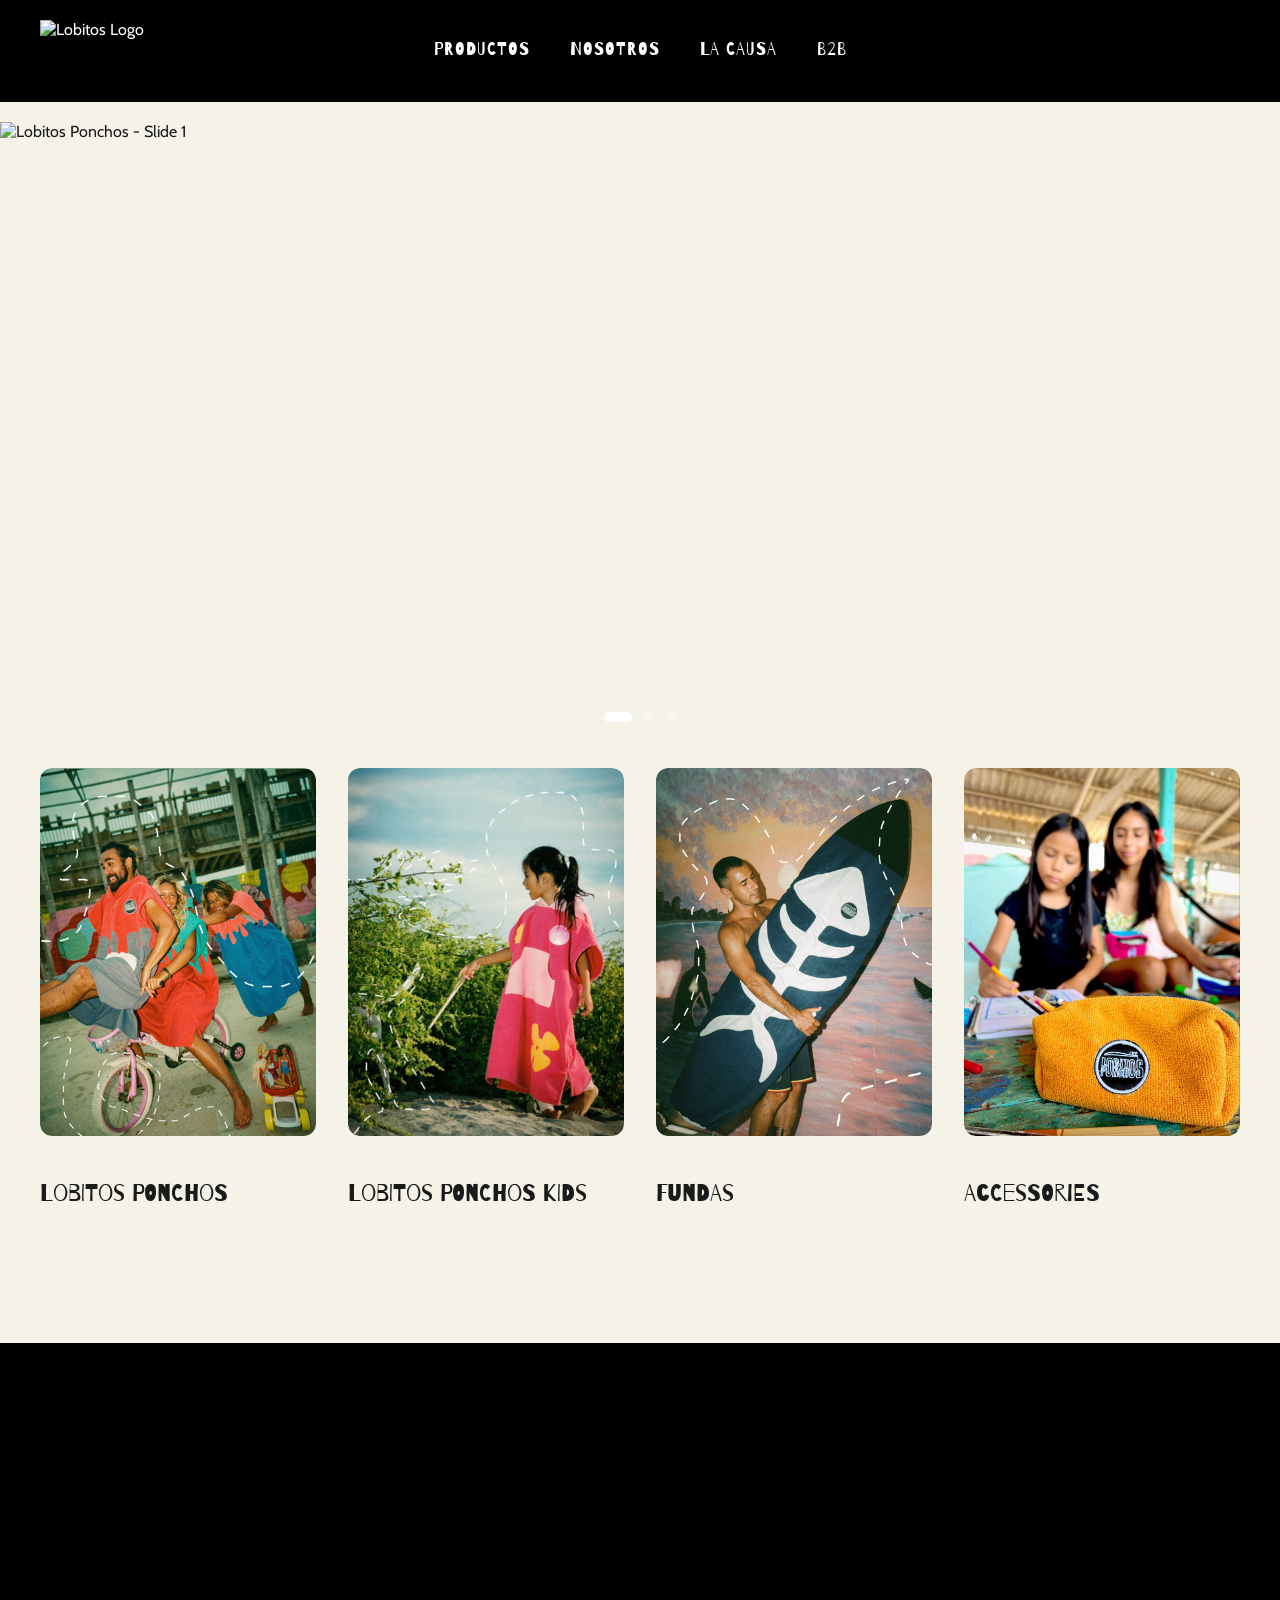
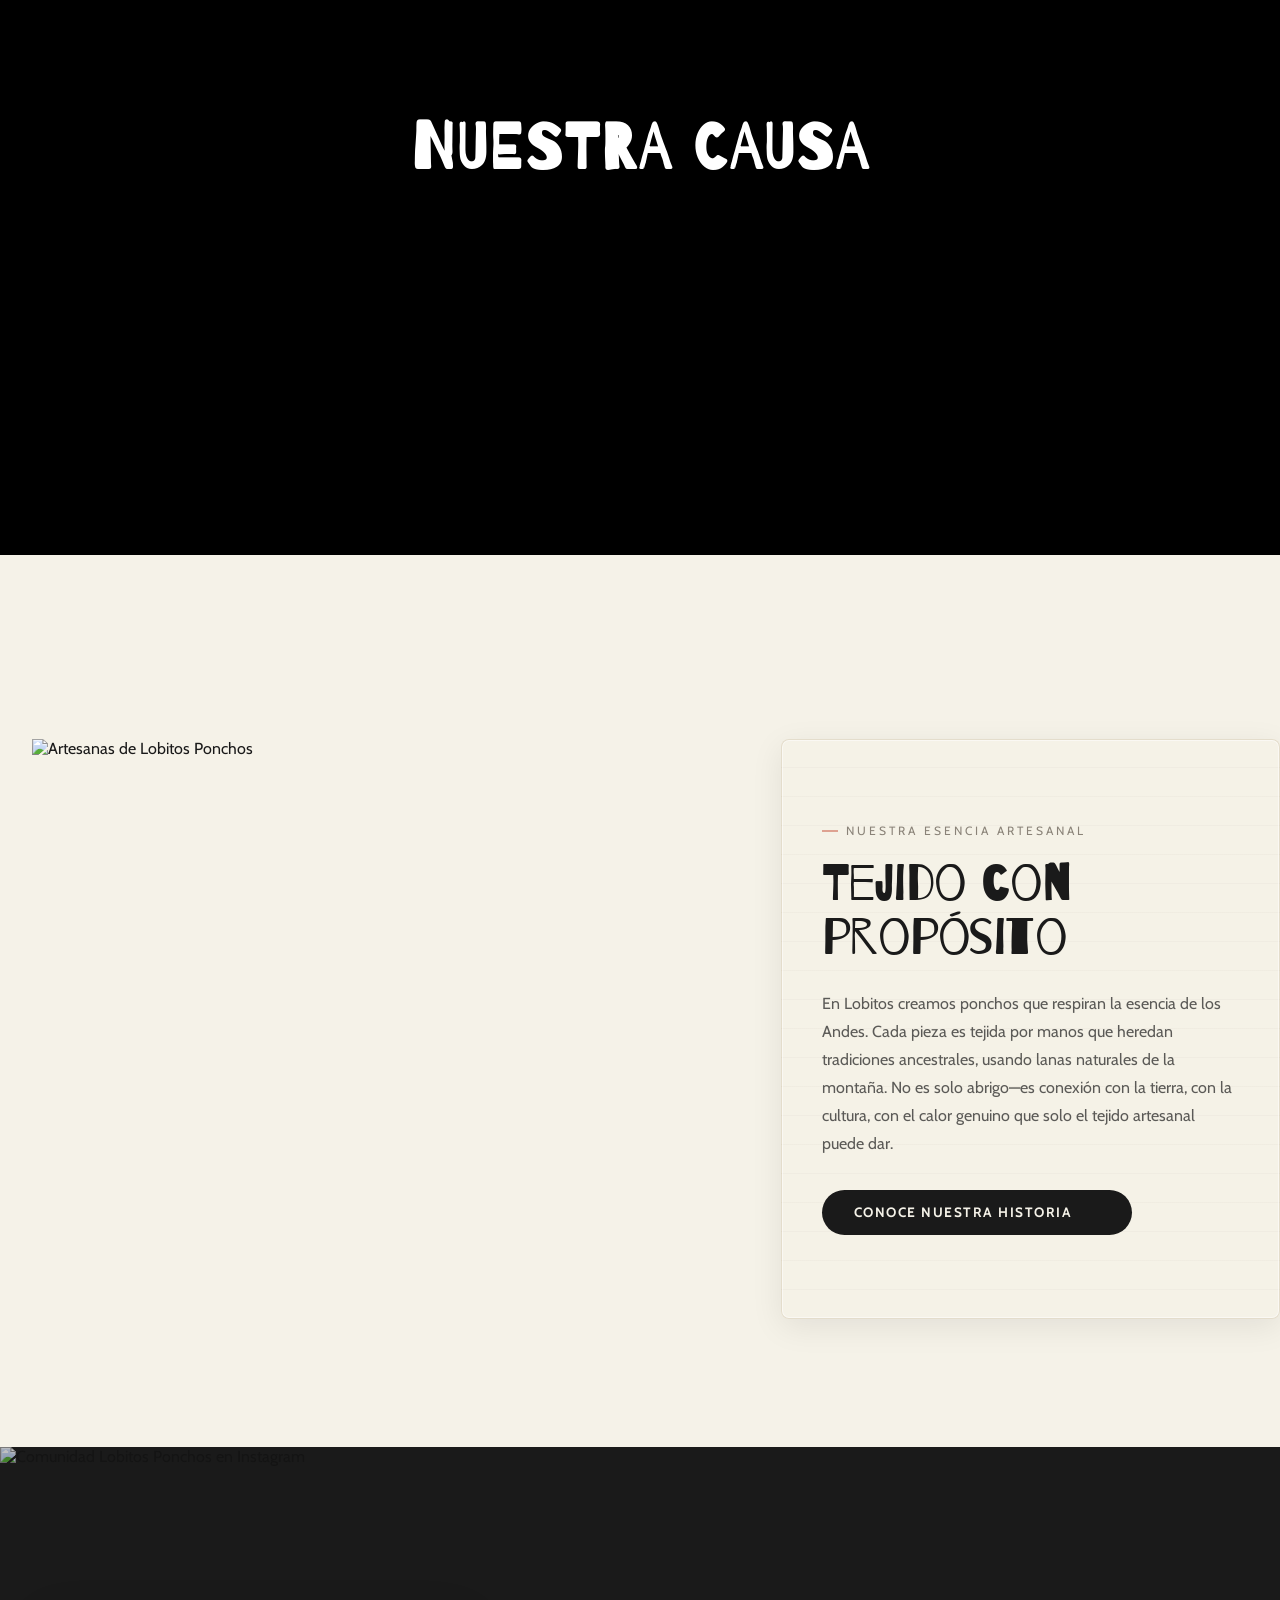
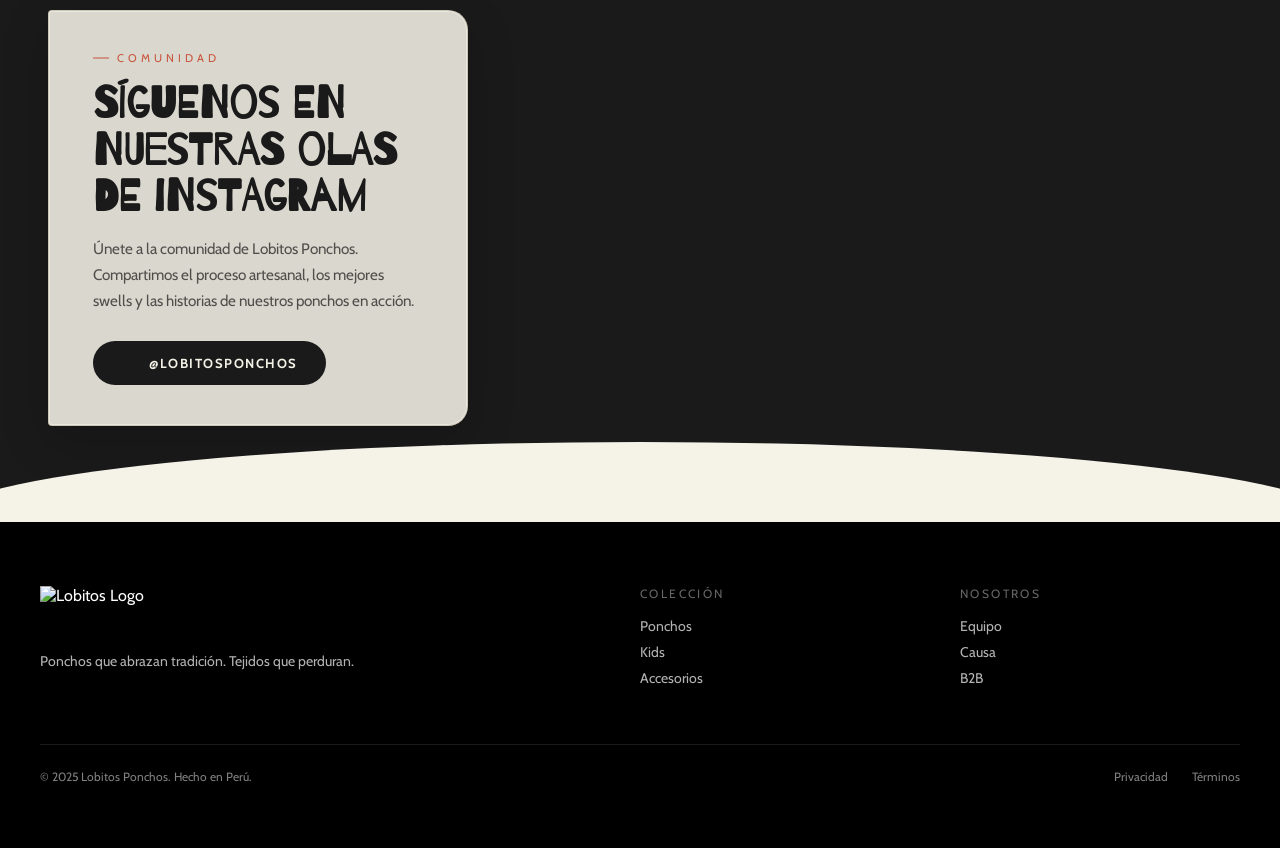
==== index.html @ 622e16dd "v1" ====
<!doctype html>
<html lang="es">

<head>
  <meta charset="UTF-8">
  <meta name="viewport" content="width=device-width, initial-scale=1.0">
  <title>Lobitos Ponchos — Inicio</title>
  <meta name="description"
    content="Ponchos artesanales tejidos a mano en Perú. Tradición andina, diseño contemporáneo.">

  <script src="https://cdn.tailwindcss.com/3.4.17"></script>
  <script src="https://cdn.jsdelivr.net/npm/lucide@0.263.0/dist/umd/lucide.min.js"></script>

  <link rel="preconnect" href="https://fonts.googleapis.com">
  <link rel="preconnect" href="https://fonts.gstatic.com" crossorigin>
  <link
    href="https://fonts.googleapis.com/css2?family=Fraunces:opsz,wght@9..144,300;9..144,400;9..144,500;9..144,600;9..144,700&family=Manrope:wght@300;400;500;600;700&display=swap"
    rel="stylesheet">
  <link href="https://fonts.googleapis.com/css2?family=Barrio&display=swap" rel="stylesheet">
  <link rel="stylesheet" href="css/styles.css">
</head>

<body>

  <!-- ========== HEADER ========== -->
  <header id="siteHeader" class="site-header">
    <nav class="site-header__nav">

      <!-- Logo -->
      <div class="site-header__logo-wrap">
        <a href="index.html">
          <img src="https://i.postimg.cc/zB0HwtrS/logo.png" alt="Lobitos Logo" class="site-header__logo">
        </a>
      </div>

      <!-- Desktop Menu -->
      <ul class="site-header__menu">

        <!-- PRODUCTOS (dropdown) -->
        <li class="nav-item has-dropdown">
          <a href="collection-lobitos-ponchos.html" class="site-header__link">PRODUCTOS</a>
          <ul class="dropdown-menu">
            <li>
              <span class="dropdown-menu__group-label">Surf Ponchos</span>
              <ul class="dropdown-menu__sub">
                <li><a href="collection-lobitos-ponchos.html">Clásicos</a></li>
                <li><a href="#">Con diseño</a></li>
                <li><a href="#">Light</a></li>
                <li><a href="#">Personalizado</a></li>
              </ul>
            </li>
            <li class="dropdown-menu__divider"></li>
            <li><a href="#">Surf Ponchos Kids</a></li>
            <li><a href="#">Fundas de tabla</a></li>
            <li><a href="#">Accesorios</a></li>
          </ul>
        </li>

        <!-- NOSOTROS (dropdown) -->
        <li class="nav-item has-dropdown">
          <a href="teampage.html" class="site-header__link">NOSOTROS</a>
          <ul class="dropdown-menu">
            <li><a href="teampage.html">Equipo</a></li>
            <li><a href="#">Historia</a></li>
          </ul>
        </li>

        <!-- LA CAUSA (enlace directo) -->
        <li class="nav-item">
          <a href="causa.html" class="site-header__link">LA CAUSA</a>
        </li>

        <!-- B2B (enlace directo) -->
        <li class="nav-item">
          <a href="b2b.html" class="site-header__link">B2B</a>
        </li>

      </ul>

      <!-- Spacer -->
      <div class="site-header__spacer"></div>

    </nav>

    <!-- Mobile bar -->
    <div class="site-header__mobile-bar md:hidden">
      <img src="https://i.postimg.cc/zB0HwtrS/logo.png" alt="Lobitos Logo" class="site-header__mobile-logo">
      <button class="site-header__mobile-btn" onclick="toggleMenu()" aria-label="Abrir menú">
        <i data-lucide="menu"></i>
      </button>
    </div>

    <!-- Mobile menu -->
    <div id="mobileMenu" class="site-header__mobile-menu">
      <a href="collection-lobitos-ponchos.html">Productos</a>
      <a href="teampage.html">Nosotros</a>
      <a href="causa.html">La Causa</a>
      <a href="#">B2B</a>
    </div>
  </header>

  <main>

    <!-- ========== HERO SLIDER ========== -->
    <section class="hero">
      <div class="hero-carousel">
        <div class="hero-carousel__track">
          <!-- Slide 1 -->
          <div class="hero-carousel__slide">
            <img src="./images/index/carr1.jpeg" alt="Lobitos Ponchos - Slide 1">
          </div>
          <!-- Slide 2 -->
          <div class="hero-carousel__slide">
            <img src="./images/index/carr2.jpeg" alt="Lobitos Ponchos - Slide 2">
          </div>
          <!-- Slide 3 -->
          <div class="hero-carousel__slide">
            <img src="./images/index/carr3.jpeg" alt="Lobitos Ponchos - Slide 3">
          </div>
        </div>
        
        <!-- Controles Inferiores (Dots) -->
        <div class="hero-carousel__indicators">
          <button class="hero-carousel__dot active" aria-label="Ir a la primera imagen"></button>
          <button class="hero-carousel__dot" aria-label="Ir a la segunda imagen"></button>
          <button class="hero-carousel__dot" aria-label="Ir a la tercera imagen"></button>
        </div>
      </div>
    </section>

    <!-- ========== CATEGORIES ========== -->
    <section class="categories">
      <div class="categories__grid">

        <a href="collection-lobitos-ponchos.html" class="categories__card fade-up fade-up--delay-1">
          <div class="categories__card-img categories__card-img--1">
            <img src="./images/index/ponchos.png" alt="Lobitos Ponchos"
              style="width: 100%; height: 100%; object-fit: cover; display: block; border-radius: inherit;">
          </div>
          <div class="categories__card-footer">
            <h3 class="categories__card-title" id="cat-1-title">Lobitos Ponchos</h3>
            <span class="categories__card-arrow"><i data-lucide="arrow-up-right"
                style="width:18px;height:18px;"></i></span>
          </div>
        </a>

        <a href="#" class="categories__card fade-up fade-up--delay-2">
          <div class="categories__card-img categories__card-img--2">
            <img src="./images/index/ponchokids.png" alt="Lobitos Ponchos Kids"
              style="width: 100%; height: 100%; object-fit: cover; display: block; border-radius: inherit;">
          </div>
          <div class="categories__card-footer">
            <h3 class="categories__card-title" id="cat-2-title">Lobitos Ponchos Kids</h3>
            <span class="categories__card-arrow"><i data-lucide="arrow-up-right"
                style="width:18px;height:18px;"></i></span>
          </div>
        </a>

        <a href="#" class="categories__card fade-up fade-up--delay-2">
          <div class="categories__card-img categories__card-img--3">
            <img src="./images/index/fundas.png" alt="Fundas"
              style="width: 100%; height: 100%; object-fit: cover; display: block; border-radius: inherit;">
          </div>
          <div class="categories__card-footer">
            <h3 class="categories__card-title" id="cat-3-title">Fundas</h3>
            <span class="categories__card-arrow"><i data-lucide="arrow-up-right"
                style="width:18px;height:18px;"></i></span>
          </div>
        </a>

        <a href="#" class="categories__card fade-up fade-up--delay-3">
          <div class="categories__card-img categories__card-img--4">
            <img src="./images/index/Accessories.jpg" alt="Accessories"
              style="width: 100%; height: 100%; object-fit: cover; display: block; border-radius: inherit;">
          </div>
          <div class="categories__card-footer">
            <h3 class="categories__card-title" id="cat-4-title">Accessories</h3>
            <span class="categories__card-arrow"><i data-lucide="arrow-up-right"
                style="width:18px;height:18px;"></i></span>
          </div>
        </a>

      </div>
    </section>

    <!-- ========== BANNER ========== -->
    <section class="banner">
      <a href="causa.html" class="banner__wrap">
        <div class="banner__slot">
          <h2 class="banner__title">NUESTRA CAUSA</h2>
        </div>
      </a>
    </section>

    <!-- ========== ABOUT ========== -->
    <section class="about">
      <div class="about__grid">

        <!-- Columna Visual (grande, a la izquierda) -->
        <div class="about__img-col fade-up">
          <!-- Wrapper con clip-path orgánico — ajusta los puntos del polygon para cambiar la ola -->
          <div class="about__img-mask">
            <img src="https://i.postimg.cc/prGw8QvG/B2B-main-JPG.jpg" alt="Artesanas de Lobitos Ponchos" id="about-img">
          </div>
        </div>

        <!-- Columna Texto (estrecha, flotante sobre la imagen) -->
        <div class="about__text-col fade-up fade-up--delay-1">
          <div class="about__eyebrow" id="about-eyebrow">NUESTRA ESENCIA artesanal</div>
          <h2 class="about__title" id="about-title">Tejido con propósito</h2>
          <p class="about__text" id="about-text">En Lobitos creamos ponchos que respiran la esencia de los Andes. Cada
            pieza es tejida por manos que heredan tradiciones ancestrales, usando lanas naturales de la montaña. No es
            solo abrigo—es conexión con la tierra, con la cultura, con el calor genuino que solo el tejido artesanal
            puede dar.</p>
          <a href="teampage.html" class="about__btn" id="about-btn">
            <span>CONOCE NUESTRA HISTORIA</span>
            <i data-lucide="arrow-right" style="width:16px;height:16px;"></i>
          </a>
        </div>

      </div>
    </section>

    <!-- ========== GIF / INSTAGRAM — Portal de Comunidad ========== -->
    <section class="gif-section" id="gif-section">

      <!-- GIF dominante: enlace que cubre todo el contenedor -->
      <a href="https://www.instagram.com/lobitos_ponchos/" target="_blank" rel="noopener noreferrer"
        class="gif-section__backdrop" aria-label="Visita nuestra comunidad en Instagram">
        <img src="./images/index/videoig.gif" alt="Comunidad Lobitos Ponchos en Instagram" class="gif-section__gif">
      </a>

      <!-- Panel de texto superpuesto -->
      <div class="gif-section__overlay fade-up">
        <p class="gif-section__eyebrow">Comunidad</p>
        <h2 class="gif-section__title">SÍGUENOS EN<br>NUESTRAS OLAS<br>DE INSTAGRAM</h2>
        <p class="gif-section__text">Únete a la comunidad de Lobitos Ponchos. Compartimos el proceso artesanal, los
          mejores swells y las historias de nuestros ponchos en acción.</p>
        <a href="https://www.instagram.com/lobitos_ponchos/" target="_blank" rel="noopener noreferrer"
          class="gif-section__btn">
          <i data-lucide="instagram" style="width:18px;height:18px;"></i>
          <span>@LOBITOSPONCHOS</span>
        </a>
      </div>

    </section>

  </main>

  <!-- ========== FOOTER ========== -->
  <footer class="site-footer">
    <div class="site-footer__inner">
      <div class="site-footer__grid">

        <!-- Brand -->
        <div class="site-footer__brand">
          <img src="https://i.postimg.cc/zB0HwtrS/logo.png" alt="Lobitos Logo" class="site-footer__brand-logo">
          <p class="site-footer__brand-text">Ponchos que abrazan tradición. Tejidos que perduran.</p>
          <div class="site-footer__social">
            <a href="#" aria-label="Instagram"><i data-lucide="instagram"></i></a>
            <a href="#" aria-label="Email"><i data-lucide="mail"></i></a>
          </div>
        </div>

        <!-- Colección -->
        <div>
          <div class="site-footer__col-title">Colección</div>
          <ul class="site-footer__col-list">
            <li><a href="collection-lobitos-ponchos.html">Ponchos</a></li>
            <li><a href="#">Kids</a></li>
            <li><a href="#">Accesorios</a></li>
          </ul>
        </div>

        <!-- Nosotros -->
        <div>
          <div class="site-footer__col-title">Nosotros</div>
          <ul class="site-footer__col-list">
            <li><a href="teampage.html">Equipo</a></li>
            <li><a href="causa.html">Causa</a></li>
            <li><a href="#">B2B</a></li>
          </ul>
        </div>

      </div>

      <!-- Bottom -->
      <div class="site-footer__bottom">
        <div>© 2025 Lobitos Ponchos. Hecho en Perú.</div>
        <div class="site-footer__bottom-links">
          <a href="#">Privacidad</a>
          <a href="#">Términos</a>
        </div>
      </div>
    </div>
  </footer>

  <!-- Scripts -->
  <script>
    function toggleMenu() {
      document.getElementById('mobileMenu').classList.toggle('site-header__mobile-menu--open');
    }

    lucide.createIcons();
  </script>

  <script>
    const header = document.getElementById('siteHeader');
    const hero = document.querySelector('.hero__slot');
    let lastScroll = 0;

    window.addEventListener('scroll', () => {
      const currentScroll = window.scrollY;
      const heroBottom = hero ? hero.offsetHeight : 0;

      if (currentScroll <= heroBottom) {
        header.style.transform = 'translateY(0)';
        lastScroll = currentScroll;
        return;
      }

      header.style.transform = currentScroll > lastScroll
        ? 'translateY(-100%)'
        : 'translateY(0)';

      lastScroll = currentScroll;
    });
  </script>

  <script>
    // ========== HERO CAROUSEL LOGIC ==========
    (function() {
      const track = document.querySelector('.hero-carousel__track');
      const dots = document.querySelectorAll('.hero-carousel__dot');
      
      if (!track || dots.length === 0) return; 
      
      const slideCount = dots.length;
      let currentIndex = 0;
      let autoplayTimer;

      const goToSlide = (index) => {
        currentIndex = index;
        track.style.transform = `translateX(-${currentIndex * 100}%)`;
        
        dots.forEach(dot => dot.classList.remove('active'));
        dots[currentIndex].classList.add('active');
      };

      const nextSlide = () => {
        const nextIndex = (currentIndex + 1) % slideCount;
        goToSlide(nextIndex);
      };

      const startAutoplay = () => {
        clearInterval(autoplayTimer); 
        autoplayTimer = setInterval(nextSlide, 5000); 
      };

      dots.forEach((dot, index) => {
        dot.addEventListener('click', () => {
          goToSlide(index);
          startAutoplay(); 
        });
      });

      startAutoplay();
    })();
  </script>

</body>

</html>
---- css/styles.css ----
@import url('https://fonts.googleapis.com/css2?family=Cabin:wght@400;500;700&display=swap');
/* ============================================
   LOBITOS PONCHOS — Global Stylesheet
   BEM Methodology
   ============================================ */

/* --- RESET & BASE --- */
:root {
  --nav-height: 92px;
  /* ← AJUSTA este valor si tu header mide diferente (mídelo con F12 en el navegador) */
  --font-display: 'Barrio', cursive;
  --font-body: 'Cabin', sans-serif;
  --bg-warm: #f5f2e8;
  /* Nueva variable de color cálido */
  --bg: var(--bg-warm);
  --surface: #ffffff;
  --text: #1a1a1a;
  --accent: #c8553d;
  --muted: #8a8378;
}

*,
*::before,
*::after {
  box-sizing: border-box;
}

html,
body {
  height: 100%;
  margin: 0;
  padding: 0;
}

body {
  font-family: var(--font-body);
  background-color: var(--bg) !important;
  color: var(--text);
  -webkit-font-smoothing: antialiased;
  padding-top: var(--nav-height) !important;
  /* Compensación para header fixed — sincronizado con --nav-height */
}

img {
  display: block;
  max-width: 100%;
}

a {
  text-decoration: none;
  color: inherit;
}

/* --- TYPOGRAPHY --- */

h1,
h2,
h3,
h4,
h5,
h6,
.navbar-links,
.collection-header__title,
.collection-card__name {
  font-family: var(--font-display);
}

/* ============================================
   BLOCK: site-header
   ============================================ */
.site-header {
  position: fixed !important;
  top: 0 !important;
  left: 0 !important;
  width: 100% !important;
  z-index: 9999 !important;
  background-color: #000000;
  color: #fff;
  transition: transform 0.3s ease;
}

.site-header__nav {
  max-width: 80rem;
  margin: 0 auto;
  padding: 1.25rem 1.5rem;
  display: flex;
  align-items: center;
  justify-content: space-between;
}

.site-header__logo-wrap {
  width: 33.333%;
  display: flex;
  align-items: center;
}

.site-header__logo {
  height: 52px;
  width: auto;
  object-fit: contain;
}

/* ── Desktop nav list (ul reset) ── */
.site-header__menu {
  display: none;
  list-style: none;
  margin: 0;
  padding: 0;
  align-items: center;
  justify-content: center;
  gap: 2.5rem;
  width: 33.333%;
}

.site-header__spacer {
  width: 33.333%;
}

/* ── nav-item: each top-level li ── */
.nav-item {
  position: relative;
  /* Crucial para anclar el submenú */
  list-style: none;
}

/* ── Top-level link ── */
.site-header__link {
  display: block;
  position: relative;
  padding-bottom: 4px;
  transition: opacity 0.2s;
  font-family: var(--font-display);
  text-transform: uppercase;
  letter-spacing: 1px;
  font-size: 1.1rem;
  color: #fff;
  white-space: nowrap;
}

.site-header__link:hover {
  opacity: 0.7;
}

/* ── Dropdown menu (.dropdown-menu) ── */
.dropdown-menu {
  position: absolute;
  top: 100%;
  left: 0;
  min-width: 280px;
  background-color: #000000;
  padding: 1rem 0;
  list-style: none;
  margin: 0;
  opacity: 0;
  visibility: hidden;
  transform: translateY(10px);
  transition: opacity 0.3s ease, visibility 0.3s ease, transform 0.3s ease;
  z-index: 100;
  box-shadow: 0 10px 30px rgba(0, 0, 0, 0.35);
  border-top: 1px solid rgba(255, 255, 255, 0.08);
}

/* Mostrar el menú al hacer hover */
.nav-item.has-dropdown:hover .dropdown-menu {
  opacity: 1;
  visibility: visible;
  transform: translateY(0);
}

/* ── Links dentro del dropdown ── */
.dropdown-menu>li>a,
.dropdown-menu__sub>li>a {
  display: block;
  padding: 0.65rem 1.75rem;
  color: #ffffff;
  font-size: 0.9rem;
  font-family: var(--font-body);
  text-transform: none;
  letter-spacing: 0.03em;
  transition: background-color 0.2s, padding-left 0.2s;
  white-space: nowrap;
}

.dropdown-menu>li>a:hover,
.dropdown-menu__sub>li>a:hover {
  background-color: #222222;
  padding-left: 2.1rem;
}

/* ── Grupo: etiqueta de sección (Surf Ponchos) ── */
.dropdown-menu__group-label {
  display: block;
  padding: 0.65rem 1.75rem 0.25rem;
  font-size: 0.7rem;
  font-family: var(--font-body);
  font-weight: 700;
  letter-spacing: 0.18em;
  text-transform: uppercase;
  color: rgba(255, 255, 255, 0.4);
}

/* ── Sub-lista anidada (variantes del poncho) ── */
.dropdown-menu__sub {
  list-style: none;
  margin: 0;
  padding: 0;
}

.dropdown-menu__sub>li>a {
  padding-left: 2.5rem;
  /* indentación extra vs. ítems de primer nivel */
  color: rgba(255, 255, 255, 0.75);
  font-size: 0.85rem;
}

.dropdown-menu__sub>li>a:hover {
  color: #fff;
  padding-left: 2.8rem;
}

/* ── Separador entre grupos ── */
.dropdown-menu__divider {
  height: 1px;
  background: rgba(255, 255, 255, 0.1);
  margin: 0.5rem 1.75rem;
}

/* Legacy selectors kept for backwards-compat (other pages) */
.site-header__dropdown {
  display: none;
  /* desactivado — reemplazado por .dropdown-menu */
}

/* Mobile toggle */
.site-header__mobile-bar {
  display: flex;
  padding: 0 1.5rem 1rem;
  align-items: center;
  justify-content: space-between;
}

.site-header__mobile-logo {
  height: 2.5rem;
}

.site-header__mobile-btn {
  background: none;
  border: none;
  color: #fff;
  cursor: pointer;
}

/* Mobile menu */
.site-header__mobile-menu {
  display: none;
  background: #000;
  color: #fff;
  padding: 0 1.5rem 1.5rem;
  flex-direction: column;
  gap: 1rem;
  font-size: 0.875rem;
  letter-spacing: 0.05em;
}

.site-header__mobile-menu--open {
  display: flex;
}

/* ── Responsive: desktop (≥768px) ── */
@media (min-width: 768px) {

  /* Show desktop nav list */
  .site-header__menu {
    display: flex;
  }

  /* Hide mobile bar & hamburger menu */
  .site-header__mobile-bar {
    display: none;
  }

  .site-header__mobile-menu,
  .site-header__mobile-menu--open {
    display: none !important;
  }
}

/* ============================================
   BLOCK: site-footer
   ============================================ */
.site-footer {
  width: 100%;
  background: #000;
  color: #fff;
}

.site-footer__inner {
  max-width: 80rem;
  margin: 0 auto;
  padding: 4rem 1.5rem;
}

.site-footer__grid {
  display: grid;
  grid-template-columns: 1fr;
  gap: 2.5rem;
  margin-bottom: 3rem;
}

.site-footer__brand {
  grid-column: span 1;
}

.site-footer__brand-logo {
  height: 3rem;
  margin-bottom: 1rem;
}

.site-footer__brand-text {
  font-size: 0.875rem;
  color: rgba(255, 255, 255, 0.7);
  max-width: 24rem;
  line-height: 1.6;
}

.site-footer__social {
  display: flex;
  gap: 1rem;
  margin-top: 1.5rem;
  color: rgba(255, 255, 255, 0.7);
}

.site-footer__social a {
  transition: color 0.2s;
}

.site-footer__social a:hover {
  color: #fff;
}

.site-footer__col-title {
  font-size: 0.75rem;
  letter-spacing: 0.2em;
  text-transform: uppercase;
  color: rgba(255, 255, 255, 0.4);
  margin-bottom: 1rem;
}

.site-footer__col-list {
  list-style: none;
  padding: 0;
  margin: 0;
  display: flex;
  flex-direction: column;
  gap: 0.5rem;
  font-size: 0.875rem;
  color: rgba(255, 255, 255, 0.7);
}

.site-footer__col-list a {
  transition: color 0.2s;
}

.site-footer__col-list a:hover {
  color: #fff;
}

.site-footer__bottom {
  border-top: 1px solid rgba(255, 255, 255, 0.1);
  padding-top: 1.5rem;
  display: flex;
  flex-direction: column;
  justify-content: space-between;
  font-size: 0.75rem;
  color: rgba(255, 255, 255, 0.5);
}

.site-footer__bottom-links {
  display: flex;
  gap: 1.5rem;
  margin-top: 0.75rem;
}

.site-footer__bottom-links a {
  transition: color 0.2s;
}

.site-footer__bottom-links a:hover {
  color: #fff;
}

/* ============================================
   BLOCK: hero-carousel (index)
   ============================================ */
.hero {
  width: 100%;
  margin-top: 30px;
}

.hero-carousel {
  position: relative;
  overflow: hidden;
  width: 100%;
  height: 70vh;
  min-height: 320px;
  max-height: 700px;
}

.hero-carousel__track {
  display: flex;
  height: 100%;
  transition: transform 0.6s cubic-bezier(0.4, 0, 0.2, 1);
}

.hero-carousel__slide {
  min-width: 100%;
  flex-shrink: 0;
  height: 100%;
  position: relative;
}

.hero-carousel__slide img {
  width: 100%;
  height: 100%;
  object-fit: cover;
  display: block;
}

/* --- Navigation Controls (Dots) --- */
.hero-carousel__indicators {
  position: absolute;
  bottom: 30px;
  left: 50%;
  transform: translateX(-50%);
  display: flex;
  gap: 12px;
  z-index: 10;
}

.hero-carousel__dot {
  width: 10px;
  height: 10px;
  border-radius: 50%;
  background-color: rgba(255, 255, 255, 0.4);
  border: none;
  cursor: pointer;
  padding: 0;
  transition: all 0.3s ease;
}

.hero-carousel__dot.active {
  background-color: rgba(255, 255, 255, 1);
  width: 28px;
  border-radius: 6px;
}

/* ============================================
   BLOCK: categories (index)
   ============================================ */
.categories {
  width: 100%;
  padding: 0.5rem 1.5rem 2.5rem;
}

.categories__grid {
  max-width: 80rem;
  margin: 0 auto;
  display: grid;
  grid-template-columns: 1fr;
  gap: 1.5rem;
}

.categories__card {
  display: block;
}

.categories__card-img {
  aspect-ratio: 3 / 4;
  position: relative;
  overflow: hidden;
  transition: transform 0.6s cubic-bezier(0.16, 1, 0.3, 1);
  background-size: cover;
  background-repeat: no-repeat;
  background-position: center;
  background-color: #f4efe8;
  border-radius: 0.75rem;
}




.categories__card-img--1 {
  background-image: url('../infos/ponchos.png');
}

.categories__card-img--2 {
  background-image: url('../infos/ponchokids.png');
}

.categories__card-img--3 {
  background-image: url('../infos/fundas.png');
}

.categories__card-img--4 {
  background-image: url('../infos/Accessories.jpg');
}

.categories__card:hover .categories__card-img {
  transform: scale(1.04);
}

.categories__card-chip {
  background: rgba(0, 0, 0, 0.35);
  backdrop-filter: blur(8px);
  color: #fff;
  padding: 6px 12px;
  border-radius: 999px;
  font-size: 11px;
  letter-spacing: 0.08em;
  text-transform: uppercase;
  display: inline-flex;
  align-items: center;
  gap: 6px;
  position: absolute;
  top: 1rem;
  left: 1rem;
}

.categories__card-footer {
  display: flex;
  align-items: flex-start;
  justify-content: space-between;
  margin-top: 1.25rem;
}

.categories__card-title {
  font-size: 1.25rem;
  font-weight: 500;
}

.categories__card-arrow {
  transition: transform 0.4s ease;
  margin-top: 0.25rem;
}

.categories__card:hover .categories__card-arrow {
  transform: translate(3px, -3px);
}

/* ============================================
   BLOCK: banner (index)
   ============================================ */
.banner {
  width: 100%;
  margin: 2.5rem 0 3.5rem;
}

.banner__wrap {
  display: block;
  width: 100%;
  text-decoration: none;
  cursor: pointer;
}

.banner__slot {
  position: relative;
  width: 100%;
  height: calc(100vh - 88px);
  min-height: 250px;
  background-image: linear-gradient(rgba(0, 0, 0, 0.4), rgba(0, 0, 0, 0.4)), url('https://i.postimg.cc/k5VY0zkQ/Enlight403-JPG.jpg');
  background-size: cover;
  background-position: center;
  background-color: #000;
  display: flex;
  justify-content: center;
  align-items: center;
  transition: all 0.3s ease;
}

.banner__wrap:hover .banner__slot {
  opacity: 0.9;
  transform: scale(0.99);
}

.banner__title {
  font-family: var(--font-display);
  font-size: 4rem;
  color: #ffffff;
  text-transform: uppercase;
  letter-spacing: 2px;
  margin: 0;
  text-align: center;
}

/* ============================================
   BLOCK: about (index)
   ============================================ */
.about {
  width: 100%;
  padding: 0 1.5rem 5rem;
}

.about__grid {
  max-width: 80rem;
  margin: 0 auto;
  display: grid;
  grid-template-columns: 1fr;
  gap: 2.5rem;
  align-items: center;
}

.about__eyebrow {
  font-size: 0.75rem;
  letter-spacing: 0.2em;
  text-transform: uppercase;
  color: var(--muted);
  margin-bottom: 1rem;
}

.about__title {
  font-size: 2.25rem;
  font-weight: 300;
  line-height: 1.02;
  letter-spacing: -0.01em;
  margin-bottom: 1.5rem;
}

.about__text {
  font-size: 1rem;
  color: rgba(26, 26, 26, 0.75);
  line-height: 1.6;
  margin-bottom: 2rem;
  max-width: 36rem;
}

.about__btn {
  border: 1px solid var(--text);
  color: var(--text);
  padding: 0.75rem 2rem;
  border-radius: 9999px;
  font-size: 0.875rem;
  font-weight: 500;
  display: inline-flex;
  align-items: center;
  gap: 0.5rem;
  background: none;
  cursor: pointer;
  transition: all 0.3s ease;
}

.about__btn:hover {
  background: var(--text);
  color: var(--bg);
}

.about__img {
  aspect-ratio: 4 / 5;
  position: relative;
  overflow: hidden;
  background-color: #f4efe8;
  /* fallback mientras carga la imagen */
  border-radius: 1rem;
}

/* Imagen real dentro del contenedor about */
.about__img-photo {
  width: 100%;
  height: 100%;
  object-fit: cover;
  object-position: center;
  display: block;
}

.about__img-chip {
  background: rgba(0, 0, 0, 0.35);
  backdrop-filter: blur(8px);
  color: #fff;
  padding: 6px 12px;
  border-radius: 999px;
  font-size: 11px;
  letter-spacing: 0.08em;
  text-transform: uppercase;
  display: inline-flex;
  align-items: center;
  gap: 6px;
  position: absolute;
  top: 1rem;
  left: 1rem;
}

/* ============================================
   BLOCK: gif-section (index)
   ============================================ */
.gif-section {
  width: 100%;
  padding: 0 1.5rem 5rem;
}

.gif-section__wrap {
  max-width: 36rem;
  margin: 0 auto;
}

.gif-section__slot {
  aspect-ratio: 1 / 1;
  background: conic-gradient(from 45deg at 50% 50%, #c8553d, #d8c9b5, #1a1a1a, #c8553d);
  position: relative;
  overflow: hidden;
  border-radius: 1rem;
}

.gif-section__video {
  width: 100%;
  height: 100%;
  object-fit: contain;
}

.gif-section__caption {
  text-align: center;
  font-size: 0.875rem;
  color: var(--muted);
  margin-top: 1.5rem;
  letter-spacing: 0.05em;
}

/* ============================================
   BLOCK: causa-page — Storytelling Layout
   ============================================ */

/* Hero — NO TOCAR */
.cause-hero-vertical {
  position: relative;
  width: 100%;
  min-height: 60vh;
  display: flex;
  align-items: center;
  justify-content: center;
  background-image: url('https://i.postimg.cc/k5VY0zkQ/Enlight403-JPG.jpg');
  background-size: cover;
  background-position: center;
  text-align: center;
  padding: 0 1.5rem;
}

.cause-hero-vertical__overlay {
  position: absolute;
  inset: 0;
  background: rgba(0, 0, 0, 0.3);
}

.cause-hero-vertical__title {
  position: relative;
  z-index: 1;
  font-family: var(--font-display);
  font-size: 3.5rem;
  text-transform: uppercase;
  letter-spacing: 0.1em;
  color: #fff;
  text-shadow: 0 2px 4px rgba(0, 0, 0, 0.5);
}

/* ① CITA INICIAL — Manifiesto editorial */
.cause-intro-quote {
  padding: 7rem 2rem;
  text-align: center;
}

.cause-intro-quote__text {
  font-family: var(--font-display);
  font-size: clamp(2rem, 5vw, 3rem);
  line-height: 1.25;
  text-transform: uppercase;
  letter-spacing: 0.04em;
  color: var(--text);
  max-width: 820px;
  margin: 0 auto;
}

/* ② BLOQUE DE HISTORIA */
.cause-story {
  padding: 0 1.5rem 6rem;
}

.cause-story__grid {
  max-width: 1160px;
  margin: 0 auto;
  display: grid;
  grid-template-columns: 1fr;
  gap: 3.5rem;
  align-items: center;
}

/* Imagen con borde orgánico tipo piedra de río */
.cause-story__img-wrap {
  width: 100%;
  overflow: hidden;
  border-radius: 20px 100px 20px 100px;
  aspect-ratio: 4 / 5;
}

.cause-story__img {
  width: 100%;
  height: 100%;
  object-fit: cover;
  display: block;
  transition: transform 0.8s cubic-bezier(0.16, 1, 0.3, 1);
}

.cause-story__img-wrap:hover .cause-story__img {
  transform: scale(1.04);
}

/* Eyebrow label */
.cause-story__eyebrow {
  display: block;
  font-family: var(--font-body);
  font-size: 0.72rem;
  font-weight: 700;
  letter-spacing: 0.22em;
  text-transform: uppercase;
  color: var(--accent);
  margin-bottom: 1.75rem;
}

/* Columna de texto */
.cause-story__text {
  display: flex;
  flex-direction: column;
  gap: 1.5rem;
  max-width: 500px;
}

.cause-story__text p {
  font-family: var(--font-body);
  font-size: 1.15rem;
  line-height: 1.8;
  color: rgba(26, 26, 26, 0.72);
  margin: 0;
}

/* ③ LOS 3 PILARES — Sin card, arco arch */
.cause-pillars {
  padding: 5rem 1.5rem 6rem;
  background-color: var(--bg-warm);
}

.cause-pillars__heading {
  font-family: var(--font-display);
  font-size: clamp(1.6rem, 3.5vw, 2.4rem);
  text-transform: uppercase;
  letter-spacing: 0.08em;
  text-align: center;
  color: var(--text);
  margin-bottom: 4rem;
}

.cause-pillars__grid {
  display: grid;
  grid-template-columns: 1fr;
  gap: 4rem;
  max-width: 1080px;
  margin: 0 auto;
}

.cause-pillar {
  display: flex;
  flex-direction: column;
  align-items: center;
  text-align: center;
}

/* Ventana de arco (arch format) */
.cause-pillar__arch-wrap {
  width: min(260px, 80%);
  aspect-ratio: 1 / 1.3;
  overflow: hidden;
  border-radius: 200px 200px 0 0; /* Arco estilo ventana */
  margin-bottom: 1.75rem;
}

.cause-pillar__img {
  width: 100%;
  height: 100%;
  object-fit: cover;
  display: block;
  transition: transform 0.7s cubic-bezier(0.16, 1, 0.3, 1);
}

.cause-pillar__arch-wrap:hover .cause-pillar__img {
  transform: scale(1.06);
}

.cause-pillar__title {
  font-family: var(--font-display);
  font-size: 1.6rem;
  text-transform: uppercase;
  letter-spacing: 0.1em;
  color: var(--text);
  margin-bottom: 0.75rem;
}

.cause-pillar__text {
  font-family: var(--font-body);
  font-size: 1rem;
  line-height: 1.7;
  color: rgba(26, 26, 26, 0.6);
  max-width: 280px;
}

/* ④ CITA FINAL — Cierre de ancho completo */
.cause-outro {
  width: 100%;
  background-color: #ede0d0; /* Arena tostada — separa del footer */
  padding: 7rem 2rem 8rem;
  text-align: center;
}

.cause-outro__quote {
  font-family: var(--font-display);
  font-size: clamp(2.2rem, 5.5vw, 4rem);
  line-height: 1.2;
  text-transform: uppercase;
  letter-spacing: 0.05em;
  color: #2b1e12;
  max-width: 800px;
  margin: 0 auto;
  border: none;
  padding: 0;
}

.cause-outro__quote em {
  font-style: italic;
  color: var(--accent);
}

/* ---- Responsive ---- */
@media (min-width: 768px) {
  .cause-story__grid {
    grid-template-columns: 1fr 1.2fr;
    gap: 5rem;
  }

  .cause-story__img-wrap {
    aspect-ratio: 3 / 4;
  }

  .cause-pillars__grid {
    grid-template-columns: repeat(3, 1fr);
    gap: 4rem;
  }

  .cause-pillar__arch-wrap {
    width: 100%;
    max-width: 280px;
  }
}

@media (min-width: 1024px) {
  .cause-story__grid {
    gap: 7rem;
  }
}



/* ============================================
   BLOCK: collection — Immersive Header
   ============================================ */

/* ---- Base container ---- */
.collection-header {
  position: relative;
  width: 100%;
  min-height: 380px;
  display: flex;
  align-items: center;
  justify-content: center;
  overflow: hidden;
  margin-bottom: 0;
  background-color: #e8e0cc;
  /* fallback */
}

/* ---- Variante inmersiva ---- */
.collection-header--immersive {
  /* Textura de fondo: papel rústico cálido con gradiente de profundidad */
  background-image:
    url('../images/collection-header-mural.png'),
    radial-gradient(ellipse at 50% 80%, rgba(200, 85, 61, 0.08) 0%, transparent 70%),
    linear-gradient(160deg, #ede5d0 0%, #e2d9c2 40%, #d6ccb4 100%);
  background-size: cover, auto, auto;
  background-position: center, center, center;
  background-repeat: no-repeat, no-repeat, no-repeat;
  /* Separación del header fixed ya la da body padding-top */
  padding: 0;
}

/* ---- Capa A: Mural (overlay de textura de arena sutil) ---- */
.collection-header__mural {
  position: absolute;
  inset: 0;
  background-image:
    repeating-linear-gradient(45deg,
      rgba(200, 85, 61, 0.03) 0px,
      rgba(200, 85, 61, 0.03) 1px,
      transparent 1px,
      transparent 18px);
  pointer-events: none;
  z-index: 1;
}

/* ---- Capa B: Contenedor de ilustraciones SVG ---- */
.collection-header__deco {
  position: absolute;
  inset: 0;
  pointer-events: none;
  z-index: 2;
}

/* Ondas — flancos laterales */
.deco-wave {
  position: absolute;
  bottom: 0;
  width: 38%;
  max-width: 340px;
  height: auto;
  opacity: 0.55;
}

.deco-wave--left {
  left: 0;
  transform: scaleX(1);
}

.deco-wave--right {
  right: 0;
  transform: scaleX(-1);
}

/* Flora tropical — esquinas superiores */
.deco-plant {
  position: absolute;
  top: -4px;
  width: 120px;
  height: auto;
  opacity: 0.72;
  filter: drop-shadow(0 4px 8px rgba(45, 90, 61, 0.18));
}

.deco-plant--tl {
  left: -8px;
  transform: rotate(-8deg);
}

.deco-plant--tr {
  right: -8px;
  transform: rotate(8deg) scaleX(-1);
}

/* Pelícano — lado derecho, media altura */
.deco-pelican {
  position: absolute;
  right: 6%;
  top: 50%;
  transform: translateY(-50%);
  width: 72px;
  height: auto;
  filter: drop-shadow(0 3px 6px rgba(61, 43, 31, 0.2));
}

/* Patrón Moche — esquina inferior izquierda */
.deco-moche {
  position: absolute;
  bottom: 22px;
  left: 3%;
  width: 90px;
  height: auto;
  opacity: 0.6;
}

/* ---- Capa C: Contenido editorial ---- */
.collection-header__content {
  position: relative;
  z-index: 3;
  display: flex;
  flex-direction: column;
  align-items: center;
  text-align: center;
  padding: 3.5rem 1.5rem 3.5rem;
  max-width: 660px;
  width: 100%;
}

/* Eyebrow: "Colección · Hecho en Perú" */
.collection-header__eyebrow {
  display: inline-block;
  font-family: var(--font-body);
  font-size: 0.7rem;
  font-weight: 600;
  letter-spacing: 0.28em;
  text-transform: uppercase;
  color: #c8553d;
  margin-bottom: 0.85rem;
  background: rgba(245, 242, 232, 0.6);
  padding: 0.25rem 0.75rem;
  border-radius: 50px;
  border: 1px solid rgba(200, 85, 61, 0.3);
  backdrop-filter: blur(6px);
}

/* H1 — fuente artesanal con leve text-shadow terrosa */
.collection-header__title {
  font-family: var(--font-display);
  font-size: clamp(2.4rem, 6vw, 4rem);
  text-transform: uppercase;
  letter-spacing: 0.08em;
  line-height: 1;
  margin-bottom: 1rem;
  color: #2b1e12;
  text-shadow:
    1px 2px 0 rgba(200, 85, 61, 0.15),
    0 4px 18px rgba(43, 30, 18, 0.08);
}

/* Subtítulo */
.collection-header__subtitle {
  font-family: var(--font-body);
  font-size: 1rem;
  color: rgba(43, 30, 18, 0.65);
  line-height: 1.65;
  max-width: 480px;
  margin: 0 auto 0;
}

/* ---- Category pill navigation — estilo "etiqueta de viaje" ---- */
.category-pills {
  display: flex;
  justify-content: center;
  flex-wrap: wrap;
  gap: 0.6rem;
  margin-top: 1.75rem;
  list-style: none;
  padding: 0;
}

.category-pill {
  padding: 0.45rem 1.2rem;
  background: rgba(245, 242, 232, 0.72);
  border: 1.5px solid rgba(61, 43, 31, 0.35);
  border-radius: 50px;
  color: #3d2b1f;
  font-family: var(--font-body);
  font-size: 0.8rem;
  font-weight: 600;
  letter-spacing: 0.06em;
  text-transform: uppercase;
  text-decoration: none;
  backdrop-filter: blur(8px);
  transition:
    background-color 0.25s ease,
    color 0.25s ease,
    border-color 0.25s ease,
    transform 0.2s ease,
    box-shadow 0.25s ease;
  white-space: nowrap;
  /* Sombra tipo "etiqueta de madera" */
  box-shadow: 0 2px 4px rgba(61, 43, 31, 0.12), inset 0 1px 0 rgba(255, 255, 255, 0.5);
}

.category-pill:hover {
  background-color: rgba(200, 85, 61, 0.1);
  border-color: #c8553d;
  color: #a84030;
  transform: translateY(-2px);
  box-shadow: 0 4px 12px rgba(200, 85, 61, 0.18), inset 0 1px 0 rgba(255, 255, 255, 0.5);
}

.category-pill.active {
  background-color: #3d2b1f;
  color: #f5f2e8;
  border-color: #3d2b1f;
  box-shadow: 0 3px 8px rgba(61, 43, 31, 0.3);
}

.category-pill.active:hover {
  background-color: #c8553d;
  border-color: #c8553d;
  color: #f5f2e8;
}

/* ---- Divisor de ola SVG en el borde inferior ---- */
.collection-header__wave-divider {
  position: absolute;
  bottom: -1px;
  left: 0;
  width: 100%;
  height: 48px;
  z-index: 4;
}

/* ---- Responsive ---- */
@media (max-width: 640px) {
  .collection-header {
    min-height: 300px;
  }

  .deco-plant {
    width: 80px;
  }

  .deco-pelican {
    display: none;
  }

  .deco-moche {
    display: none;
  }

  .deco-wave {
    width: 55%;
  }

  .collection-header__title {
    font-size: clamp(2rem, 9vw, 3rem);
  }
}

@media (min-width: 1024px) {
  .collection-header {
    min-height: 420px;
  }

  .deco-plant {
    width: 150px;
  }

  .deco-pelican {
    width: 90px;
  }
}



.collection-grid {
  padding: 0 1.5rem 5rem;
}

.collection-grid__inner {
  max-width: 80rem;
  margin: 0 auto;
  display: grid;
  grid-template-columns: 1fr;
  gap: 2rem;
}

.collection-card {
  display: block;
}

.collection-card__img-wrap {
  aspect-ratio: 3 / 4;
  border-radius: 0.75rem;
  overflow: hidden;
  background-color: #f4efe8;
}

.collection-card__img {
  width: 100%;
  height: 100%;
  object-fit: cover;
  transition: transform 0.6s cubic-bezier(0.16, 1, 0.3, 1);
}

.collection-card:hover .collection-card__img {
  transform: scale(1.05);
}

.collection-card__footer {
  display: flex;
  justify-content: space-between;
  align-items: center;
  margin-top: 1rem;
}

.collection-card__name {
  font-family: var(--font-body);
  font-size: 1.1rem;
  font-weight: 600;
  text-transform: uppercase;
  letter-spacing: 0.5px;
}

.collection-card__arrow {
  transition: transform 0.3s;
}

.collection-card:hover .collection-card__arrow {
  transform: translate(4px, -4px);
}

/* ============================================
   BLOCK: product (detail view)
   ============================================ */
.product-detail {
  padding: 0 1.5rem 5rem;
}

.product-detail__topbar {
  max-width: 80rem;
  margin: 0 auto 2rem;
}

.product-detail__back {
  display: inline-flex;
  align-items: center;
  gap: 0.5rem;
  background: none;
  border: none;
  font-size: 0.875rem;
  font-weight: 500;
  text-transform: uppercase;
  letter-spacing: 0.05em;
  cursor: pointer;
  padding: 0.5rem 0;
  color: var(--text);
  transition: opacity 0.2s;
}

.product-detail__back:hover {
  opacity: 0.6;
}

.product__grid {
  max-width: 80rem;
  margin: 0 auto;
  display: grid;
  grid-template-columns: 1fr;
  gap: 2.5rem;
}

/* ============================================
   BLOCK: product-gallery
   ============================================ */
.product-gallery {
  display: flex;
  flex-direction: column;
  gap: 1rem;
}

.product-gallery__main {
  width: 100%;
  aspect-ratio: 4 / 5;
  background: #f4efe8;
  border-radius: 0.75rem;
  overflow: hidden;
}

.product-gallery__main-img {
  width: 100%;
  height: 100%;
  object-fit: cover;
  transition: opacity 0.3s ease;
}

.product-gallery__thumbs {
  display: grid;
  grid-template-columns: repeat(4, 1fr);
  gap: 0.75rem;
}

.product-gallery__thumb {
  aspect-ratio: 1 / 1;
  border-radius: 0.5rem;
  overflow: hidden;
  cursor: pointer;
  border: 2px solid transparent;
  padding: 0;
  background: #f4efe8;
  transition: border-color 0.2s ease, opacity 0.2s ease;
  opacity: 0.6;
}

.product-gallery__thumb:hover {
  opacity: 1;
}

.product-gallery__thumb--active {
  border-color: var(--text);
  opacity: 1;
}

.product-gallery__thumb img {
  width: 100%;
  height: 100%;
  object-fit: cover;
}

.product__info {
  display: flex;
  flex-direction: column;
  justify-content: center;
}

.product__title {
  font-size: 1.875rem;
  text-transform: uppercase;
  letter-spacing: 0.1em;
  margin-bottom: 1rem;
}

.product__price {
  font-size: 1.125rem;
  margin-bottom: 1.5rem;
}

.product__description {
  color: rgba(0, 0, 0, 0.7);
  line-height: 1.6;
  margin-bottom: 2rem;
  max-width: 28rem;
}

.product__cta {
  background: #000;
  color: #fff;
  padding: 1rem 2rem;
  border-radius: 9999px;
  font-size: 0.875rem;
  letter-spacing: 0.05em;
  text-transform: uppercase;
  display: inline-flex;
  align-items: center;
  justify-content: center;
  gap: 0.5rem;
  transition: background 0.2s;
}

.product__cta:hover {
  background: #333;
}

.product__details {
  margin-top: 2.5rem;
  border-top: 1px solid #e5e5e5;
  padding-top: 1.5rem;
  font-size: 0.875rem;
  color: rgba(0, 0, 0, 0.6);
  display: flex;
  flex-direction: column;
  gap: 0.5rem;
}

/* ============================================
   BLOCK: team-page — Sticky Stacking Cards
   Pixel-perfect rebuild — measured from reference
   ============================================ */

/* Sin overflow en el contexto de la página */
.team-page {
  overflow: visible;
}

/* ---- Intro ---- */
.team-intro {
  margin-top: 0 !important;
  margin-bottom: 0 !important;
  height: 340px !important;
  padding: 0 2rem;
  display: flex;
  flex-direction: column;
  justify-content: center;
  align-items: center;
  text-align: center;
  background-image: linear-gradient(rgba(0, 0, 0, 0.5), rgba(0, 0, 0, 0.5)), url('../images/nosotros/fondo1.png');
  background-size: cover;
  background-position: center;
  background-repeat: no-repeat;
  color: #ffffff;
}

.team-intro__inner {
  max-width: 48rem;
  margin: 0 auto;
}

.team-intro__eyebrow {
  font-family: var(--font-body);
  font-size: 0.75rem;
  letter-spacing: 0.25em;
  text-transform: uppercase;
  color: #ffffff;
  margin-bottom: 1.5rem;
}

.team-intro__title {
  font-family: var(--font-display);
  font-size: clamp(2.5rem, 6vw, 4.5rem);
  text-transform: uppercase;
  letter-spacing: 0.05em;
  line-height: 1;
  margin-bottom: 1.5rem;
}

.team-intro__subtitle {
  font-family: var(--font-body);
  color: rgba(255, 255, 255, 0.8);
  font-size: 1.125rem;
  line-height: 1.7;
  max-width: 38rem;
  margin: 0 auto;
}

/* ---- Contenedor de cards — SIN max-width ni overflow ---- */
.team-list {
  margin-top: 0 !important;
  padding-top: 0 !important;
  padding: 0;
  /* Sin overflow: hidden — crítico para sticky */
}

/* ---- Sticky Stacking Card — Altura exacta 575 px ---- */
.team-member {
  position: sticky;
  top: var(--nav-height) !important;
  margin-top: 0 !important;
  z-index: 10;

  /* Altura exacta medida en la referencia */
  height: 575px;
  max-height: 85vh;
  /* Protección para pantallas pequeñas */

  width: 100%;

  /* Centra el grid interno verticalmente */
  display: flex;
  align-items: center;
  overflow: hidden;
  /* Recorta contenido que sobresale */

  /* Fondo sólido — CRÍTICO para ocultar la card anterior */
  background-color: #ffffff;

  /* Aceleración por GPU para scroll suave */
  will-change: transform;
  transform: translateZ(0);
}

/* Efecto cortina: borde + sombra uniforme en todas las cards */
.team-member:nth-child(odd),
.team-member:nth-child(even) {
  border-top: 1px solid rgba(0, 0, 0, 0.04);
  box-shadow: 0 -20px 50px rgba(0, 0, 0, 0.08) !important;
}

/* Fondos alternos para hacer visibles las transiciones */
.team-member:nth-child(odd) {
  background-color: #f5f2e8 !important;
}

.team-member:nth-child(even) {
  background-color: #ece8da !important;
}

/* ---- Layout interno: grid 50/50, altura controlada ---- */
.team-member__inner {
  width: 100%;
  height: 100%;
  max-height: 573px;
  /* Medida exacta del contenido de la referencia */

  display: grid;
  grid-template-columns: 1fr 1fr;

  max-width: 1400px;
  margin: 0 auto;
}

/* ---- Imagen (columna izquierda) ---- */
.team-member__img-wrap {
  width: 100%;
  height: 100%;
  overflow: hidden;
}

.team-member__img-wrap img {
  width: 100%;
  height: 100%;
  object-fit: cover;
  display: block;
  transition: transform 0.7s cubic-bezier(0.16, 1, 0.3, 1);
}

.team-member__img-wrap:hover img {
  transform: scale(1.03);
}

/* ---- Columna derecha: Flexbox de dos secciones ---- */
.team-member__content {
  display: flex;
  flex-direction: column;
  justify-content: space-between;
  /* Texto arriba, stats abajo */
  padding: 3rem 4rem;
  height: 100%;
}

/* Sección superior: nombre + descripción */
.team-member__text {
  display: flex;
  flex-direction: column;
}

.team-member__index {
  font-family: var(--font-body);
  font-size: 0.75rem;
  letter-spacing: 0.2em;
  text-transform: uppercase;
  color: rgba(0, 0, 0, 0.35);
  margin-bottom: 1rem;
  margin-top: 0;
}

.team-member__name {
  font-family: var(--font-display);
  font-size: 2.5rem;
  text-transform: uppercase;
  letter-spacing: 0.03em;
  line-height: 1;
  margin-bottom: 1rem;
  margin-top: 0;
}

.team-member__description {
  font-family: var(--font-body);
  color: rgba(0, 0, 0, 0.65);
  line-height: 1.6;
  font-size: 1.05rem;
  max-width: 520px;
  margin: 0;
}

/* Sección inferior: stats con línea divisoria */
.team-stats-wrapper {
  margin-top: auto;
  /* Empuja al fondo del flex */
  border-top: 1px solid rgba(0, 0, 0, 0.12);
  /* Línea divisoria elegante */
  padding-top: 1.75rem;
}

.team-stats-eyebrow {
  font-family: var(--font-body);
  font-size: 0.72rem;
  text-transform: uppercase;
  letter-spacing: 0.18em;
  color: rgba(0, 0, 0, 0.4);
  margin-bottom: 1.25rem;
}

.team-stats-grid {
  display: grid;
  grid-template-columns: 1fr 1fr;
  gap: 0 2rem;
}

/* Número brutal — ~85 px reales medidos en la referencia */
.team-stat-number {
  font-family: var(--font-display);
  font-size: 5.5rem;
  /* ~88 px rendered */
  line-height: 1;
  color: #111;
  margin-bottom: 0.4rem;
  letter-spacing: -0.02em;
}

.team-stat-label {
  font-family: var(--font-body);
  font-size: 0.875rem;
  line-height: 1.4;
  color: rgba(0, 0, 0, 0.5);
}

/* ---- Responsivo: tablet (768–1024 px) ---- */
@media (max-width: 1024px) {
  .team-member__content {
    padding: 2.5rem 2.5rem;
  }

  .team-member__name {
    font-size: 2rem;
  }

  .team-stat-number {
    font-size: 4rem;
  }
}

/* ---- Responsivo: móvil — sticky se cancela, layout en columna ---- */
@media (max-width: 768px) {
  .team-intro {
    padding: 4rem 1.25rem 3rem;
  }

  .team-member {
    position: static;
    /* Sticky se cancela en móvil */
    height: auto;
    max-height: none;
    overflow: visible;
    border-top: 1px solid rgba(0, 0, 0, 0.08);
    box-shadow: none !important;
    padding: 0;
  }

  .team-member:nth-child(even) {
    background-color: #ece8da !important;
  }

  .team-member__inner {
    grid-template-columns: 1fr;
    max-height: none;
    height: auto;
  }

  .team-member__img-wrap {
    height: 60vw;
  }

  .team-member__content {
    padding: 2rem 1.5rem 2.5rem;
    height: auto;
    justify-content: flex-start;
    gap: 1.5rem;
  }

  .team-stats-wrapper {
    margin-top: 0;
  }

  .team-stat-number {
    font-size: 3.5rem;
  }
}




/* ============================================
   UTILITIES: Animations — IntersectionObserver system
   fade-up elements stay hidden until JS adds .is-visible
   ============================================ */

/* Estado inicial: oculto y desplazado hacia abajo */
.fade-up {
  opacity: 0;
  transform: translateY(28px);
  transition:
    opacity 0.75s cubic-bezier(0.16, 1, 0.3, 1),
    transform 0.75s cubic-bezier(0.16, 1, 0.3, 1);
}

/* Estado final: visible al recibir la clase del observer */
.fade-up.is-visible {
  opacity: 1;
  transform: translateY(0);
}

/* Delays escalonados para los elementos internos */
.fade-up--delay-1 {
  transition-delay: 0.12s;
}

.fade-up--delay-2 {
  transition-delay: 0.24s;
}

.fade-up--delay-3 {
  transition-delay: 0.36s;
}

@keyframes fadeUp {
  to {
    opacity: 1;
    transform: translateY(0);
  }
}

/* ============================================
   TEAM CARDS: Efecto zoom-settle en imagen
   La imagen empieza un 5 % más grande y se asienta
   suavemente cuando el wrapper recibe .is-visible
   ============================================ */

/* Zoom inicial — imagen arranca escalada */
.team-member__img-wrap img {
  transform: scale(1.06);
  transition:
    transform 1.6s cubic-bezier(0.16, 1, 0.3, 1),
    opacity 0.75s cubic-bezier(0.16, 1, 0.3, 1);
}

/* Cuando el wrapper es revelado por el observer */
.team-member__img-wrap.is-visible img {
  transform: scale(1);
}

/* Zoom adicional suave en hover (encima del estado de reposo) */
.team-member__img-wrap.is-visible:hover img {
  transform: scale(1.03);
  transition-duration: 0.7s;
}

/* ============================================
   RESPONSIVE
   ============================================ */
@media (min-width: 768px) {
  .site-header__nav {
    padding: 1.25rem 2.5rem;
  }

  .site-header__logo {
    height: 62px;
  }

  .site-header__menu {
    display: flex;
  }

  .site-header__mobile-bar {
    display: none;
  }

  .site-footer__inner {
    padding: 4rem 2.5rem;
  }

  .site-footer__grid {
    grid-template-columns: 2fr 1fr 1fr;
  }

  .site-footer__bottom {
    flex-direction: row;
  }

  .site-footer__bottom-links {
    margin-top: 0;
  }

  .categories {
    padding: 1rem 2.5rem 3.5rem;
  }

  .categories__grid {
    grid-template-columns: repeat(2, 1fr);
    gap: 2rem;
  }

  .categories__card-title {
    font-size: 1.5rem;
  }

  .banner {
    margin: 3.5rem 0;
  }

  .about {
    padding: 0 2.5rem 7rem;
  }

  .about__grid {
    grid-template-columns: repeat(2, 1fr);
    gap: 4rem;
  }

  .about__title {
    font-size: 3rem;
  }

  .about__text {
    font-size: 1.125rem;
  }

  .gif-section {
    padding: 0 2.5rem 7rem;
  }

  .cause-hero-vertical {
    min-height: 80vh;
  }

  .cause-hero-vertical__title {
    font-size: 5rem;
  }

  .cause-story-split {
    grid-template-columns: 1fr 1fr;
  }

  .cause-pillars-vertical {
    grid-template-columns: repeat(3, 1fr);
  }

  .cause-bottom-quote__text {
    font-size: 2.5rem;
  }

  .collection-header {
    padding: 3.5rem 2.5rem;
  }

  .collection-header__title {
    font-size: 3.75rem;
  }

  .collection-grid {
    padding: 0 2.5rem 5rem;
  }

  .collection-grid__inner {
    grid-template-columns: repeat(2, 1fr);
  }

  .product {
    padding: 0 2.5rem 5rem;
  }

  .product__grid {
    grid-template-columns: repeat(2, 1fr);
    gap: 4rem;
  }

  .product__title {
    font-size: 2.25rem;
  }

  .team-intro {
    padding: 4rem 2.5rem;
  }

  .team-intro__title {
    font-size: 3.75rem;
  }

  .team-list {
    padding: 0 2.5rem 6rem;
  }

  .team-member__name {
    font-size: 1.875rem;
  }
}

@media (min-width: 1024px) {
  .categories__grid {
    grid-template-columns: repeat(4, 1fr);
  }

  .collection-grid__inner {
    grid-template-columns: repeat(4, 1fr);
  }

  .about__title {
    font-size: 3.75rem;
  }
}

@media (max-width: 640px) {
  .hero__slot {
    min-height: 280px;
  }

  .gif-section__slot {
    max-height: 280px;
  }

  .categories__card-chip {
    font-size: 10px;
    padding: 5px 10px;
  }

  .product__cta {
    width: 100%;
  }
}

/* ============================================
   BLOCK: collection-layout (sidebar + grid)
   ============================================ */

/* --- Layout wrapper: stacked on mobile, grid de 2 cols en desktop --- */
.collection-layout {
  display: grid;
  grid-template-columns: 1fr;
  gap: 3rem;
  padding: 0 1.5rem 5rem;
  max-width: 1280px;
  margin: 0 auto;
}

/* --- Sidebar: Panel Card Style --- */
.collection-sidebar {
  background-color: rgba(0, 0, 0, 0.1);
  padding: 2rem;
  border-radius: 16px;
  border: 1px solid rgba(0, 0, 0, 0.04);
  position: sticky;
  top: calc(var(--nav-height) + 2rem);
  align-self: start;
}

/* Título "CATEGORÍAS" */
.collection-sidebar__title {
  font-family: var(--font-body);
  font-size: 0.9rem;
  letter-spacing: 1px;
  text-transform: uppercase;
  color: var(--text);
  font-weight: 700;
  margin-bottom: 1.5rem;
  padding-bottom: 0;
  border-bottom: none;
}

.collection-sidebar__list {
  list-style: none;
  padding: 0;
  margin: 0;
  display: flex;
  flex-direction: column;
  gap: 1rem;
}

.collection-sidebar__item {
  margin-bottom: 0;
}

/* Custom label row */
.collection-sidebar__label {
  display: flex;
  align-items: center;
  gap: 10px;
  cursor: pointer;
  font-family: var(--font-body);
  font-size: 0.9375rem;
  font-weight: 500;
  color: var(--text);
  padding: 0.3rem 0;
  border-radius: 0;
  transition: opacity 0.18s ease;
  user-select: none;
}

.collection-sidebar__label:hover {
  opacity: 0.6;
}

/* Hide native checkbox */
.collection-sidebar__checkbox {
  position: absolute;
  opacity: 0;
  width: 0;
  height: 0;
}

/* Custom checkbox box */
.collection-sidebar__check-box {
  flex-shrink: 0;
  width: 18px;
  height: 18px;
  border: 1.5px solid #c5bfb5;
  border-radius: 4px;
  background: #fff;
  display: flex;
  align-items: center;
  justify-content: center;
  transition: border-color 0.18s ease, background 0.18s ease;
  position: relative;
}

/* Tick mark via pseudo-element */
.collection-sidebar__check-box::after {
  content: '';
  display: block;
  width: 5px;
  height: 9px;
  border: 2px solid #fff;
  border-top: none;
  border-left: none;
  transform: rotate(45deg) translateY(-1px);
  opacity: 0;
  transition: opacity 0.15s ease;
}

.collection-sidebar__checkbox:checked+.collection-sidebar__check-box {
  background: var(--text);
  border-color: var(--text);
}

.collection-sidebar__checkbox:checked+.collection-sidebar__check-box::after {
  opacity: 1;
}

/* Limpiar filtros button */
.collection-sidebar__clear {
  display: none;
  /* shown via JS when filters are active */
  margin-top: 1.5rem;
  width: 100%;
  background: none;
  border: 1px solid #c5bfb5;
  border-radius: 9999px;
  padding: 0.6rem 1rem;
  font-family: var(--font-body);
  font-size: 0.8125rem;
  letter-spacing: 0.05em;
  color: var(--muted);
  cursor: pointer;
  transition: border-color 0.2s ease, color 0.2s ease;
}

.collection-sidebar__clear:hover {
  border-color: var(--text);
  color: var(--text);
}

/* --- Grilla de productos dentro del layout --- */
.collection-layout .collection-grid {
  padding: 0;
  min-width: 0;
}

/* Gap consistente en la grilla de productos */
.collection-layout .collection-grid__inner {
  gap: 24px;
}

/* ---- Responsive: grid de 2 columnas en md+ ---- */
@media (min-width: 768px) {
  .collection-layout {
    grid-template-columns: 220px 1fr;
    align-items: start;
    gap: 3rem;
    padding: 0 2.5rem 5rem;
  }

  .collection-sidebar {
    position: sticky;
    top: 88px;
    /* below sticky header */
  }
}

@media (min-width: 1024px) {
  .collection-layout {
    grid-template-columns: 220px 1fr;
    gap: 3rem;
  }
}

/* =========================================
   FAILSAFE TEMPORAL: FORZAR VISIBILIDAD
   (Eliminar cuando se repare el script.js)
   ========================================= */
.fade-up {
  opacity: 1 !important;
  transform: none !important;
  visibility: visible !important;
}

/* ============================================
   BLOCK: b2b-hero
   ============================================ */
.b2b-hero {
  position: relative;
  width: 100%;
  min-height: 90vh;
  display: flex;
  align-items: center;
  background-image: url('../images/index/fundas.png');
  background-size: cover;
  background-position: center;
  overflow: hidden;
}

.b2b-hero__overlay {
  position: absolute;
  inset: 0;
  background: linear-gradient(135deg, rgba(0, 0, 0, 0.75) 40%, rgba(0, 0, 0, 0.35) 100%);
}

.b2b-hero__content {
  position: relative;
  z-index: 1;
  max-width: 80rem;
  margin: 0 auto;
  padding: 4rem 1.5rem;
  color: #fff;
}

.b2b-hero__eyebrow {
  font-family: var(--font-body);
  font-size: 0.75rem;
  letter-spacing: 0.3em;
  text-transform: uppercase;
  color: rgba(255, 255, 255, 0.6);
  margin-bottom: 1.25rem;
}

.b2b-hero__title {
  font-family: var(--font-display);
  font-size: clamp(3rem, 8vw, 7rem);
  line-height: 0.95;
  text-transform: uppercase;
  color: #fff;
  margin: 0 0 1.75rem;
  letter-spacing: 0.02em;
}

.b2b-hero__subtitle {
  font-family: var(--font-body);
  font-size: clamp(1rem, 2vw, 1.2rem);
  line-height: 1.6;
  color: rgba(255, 255, 255, 0.8);
  max-width: 520px;
  margin-bottom: 2.5rem;
}

.b2b-hero__cta {
  display: inline-flex;
  align-items: center;
  gap: 0.6rem;
  background: #fff;
  color: var(--text);
  padding: 0.9rem 2.25rem;
  border-radius: 9999px;
  font-family: var(--font-body);
  font-size: 0.9rem;
  font-weight: 700;
  letter-spacing: 0.04em;
  text-transform: uppercase;
  transition: background 0.25s ease, color 0.25s ease, transform 0.25s ease;
}

.b2b-hero__cta:hover {
  background: var(--accent);
  color: #fff;
  transform: translateY(-2px);
}

/* ============================================
   BLOCK: b2b-benefits
   ============================================ */
.b2b-benefits {
  width: 100%;
  padding: 5rem 1.5rem;
}

.b2b-benefits__inner {
  max-width: 80rem;
  margin: 0 auto;
}

.b2b-benefits__header {
  text-align: center;
  margin-bottom: 3.5rem;
}

.b2b-benefits__eyebrow {
  font-size: 0.75rem;
  letter-spacing: 0.25em;
  text-transform: uppercase;
  color: var(--muted);
  margin-bottom: 0.75rem;
}

.b2b-benefits__title {
  font-family: var(--font-display);
  font-size: clamp(2rem, 4vw, 3.25rem);
  color: var(--text);
  margin: 0;
}

.b2b-benefits__grid {
  display: grid;
  grid-template-columns: 1fr;
  gap: 2rem;
}

/* ---- Benefit Card ---- */
.b2b-card {
  background: var(--surface);
  border-radius: 1rem;
  overflow: hidden;
  box-shadow: 0 2px 20px rgba(0, 0, 0, 0.06);
  transition: transform 0.35s ease, box-shadow 0.35s ease;
  display: flex;
  flex-direction: column;
}

.b2b-card:hover {
  transform: translateY(-6px);
  box-shadow: 0 12px 40px rgba(0, 0, 0, 0.12);
}

.b2b-card__icon-wrap {
  display: flex;
  align-items: center;
  gap: 0.75rem;
  padding: 1.75rem 1.75rem 0;
}

.b2b-card__icon {
  width: 28px;
  height: 28px;
  color: var(--accent);
  flex-shrink: 0;
}

.b2b-card__number {
  font-family: var(--font-display);
  font-size: 1.5rem;
  color: rgba(0, 0, 0, 0.12);
  letter-spacing: -0.02em;
}

.b2b-card__title {
  font-family: var(--font-display);
  font-size: 1.5rem;
  padding: 1rem 1.75rem 0.5rem;
  color: var(--text);
  margin: 0;
}

.b2b-card__text {
  font-family: var(--font-body);
  font-size: 0.95rem;
  line-height: 1.65;
  color: rgba(26, 26, 26, 0.65);
  padding: 0 1.75rem 1.5rem;
  flex: 1;
}

.b2b-card__img {
  width: 100%;
  aspect-ratio: 16 / 9;
  object-fit: cover;
  display: block;
  margin-top: auto;
}

/* ============================================
   BLOCK: b2b-stats
   ============================================ */
.b2b-stats {
  background: #000;
  color: #fff;
  padding: 3.5rem 1.5rem;
}

.b2b-stats__inner {
  max-width: 80rem;
  margin: 0 auto;
  display: grid;
  grid-template-columns: 1fr;
  gap: 2rem;
  text-align: center;
}

.b2b-stats__item {
  display: flex;
  flex-direction: column;
  gap: 0.35rem;
}

.b2b-stats__number {
  font-family: var(--font-display);
  font-size: clamp(2.5rem, 5vw, 3.75rem);
  line-height: 1;
  color: #fff;
}

.b2b-stats__label {
  font-family: var(--font-body);
  font-size: 0.8rem;
  letter-spacing: 0.15em;
  text-transform: uppercase;
  color: rgba(255, 255, 255, 0.5);
}

.b2b-stats__divider {
  display: none;
  /* visible en desktop */
  width: 1px;
  background: rgba(255, 255, 255, 0.1);
  align-self: stretch;
}

/* ============================================
   BLOCK: b2b-contact (form)
   ============================================ */
.b2b-contact {
  width: 100%;
  padding: 5rem 1.5rem 6rem;
}

.b2b-contact__inner {
  max-width: 820px;
  margin: 0 auto;
}

.b2b-contact__header {
  text-align: center;
  margin-bottom: 3rem;
}

.b2b-contact__eyebrow {
  font-size: 0.75rem;
  letter-spacing: 0.25em;
  text-transform: uppercase;
  color: var(--muted);
  margin-bottom: 0.75rem;
}

.b2b-contact__title {
  font-family: var(--font-display);
  font-size: clamp(2rem, 4vw, 3rem);
  color: var(--text);
  margin: 0 0 0.75rem;
}

.b2b-contact__subtitle {
  font-size: 1rem;
  line-height: 1.6;
  color: rgba(26, 26, 26, 0.6);
  max-width: 520px;
  margin: 0 auto;
}

/* ---- Form layout ---- */
.b2b-form {
  display: flex;
  flex-direction: column;
  gap: 1.5rem;
}

.b2b-form__row {
  display: grid;
  grid-template-columns: 1fr;
  gap: 1.5rem;
}

.b2b-form__group {
  display: flex;
  flex-direction: column;
  gap: 0.5rem;
}

.b2b-form__group--full {
  grid-column: 1 / -1;
}

.b2b-form__label {
  font-family: var(--font-body);
  font-size: 0.8rem;
  font-weight: 700;
  letter-spacing: 0.1em;
  text-transform: uppercase;
  color: var(--muted);
}

.b2b-form__input {
  font-family: var(--font-body);
  font-size: 1rem;
  color: var(--text);
  background: transparent;
  border: none;
  border-bottom: 1.5px solid rgba(26, 26, 26, 0.2);
  border-radius: 0;
  padding: 0.75rem 0;
  outline: none;
  transition: border-color 0.25s ease;
  width: 100%;
  appearance: none;
  -webkit-appearance: none;
}

.b2b-form__input::placeholder {
  color: rgba(26, 26, 26, 0.3);
}

.b2b-form__input:focus {
  border-bottom-color: var(--text);
}

.b2b-form__textarea {
  resize: vertical;
  min-height: 130px;
  line-height: 1.6;
}

.b2b-form__select {
  cursor: pointer;
  background-image: url("data:image/svg+xml,%3Csvg xmlns='http://www.w3.org/2000/svg' width='12' height='8' viewBox='0 0 12 8'%3E%3Cpath d='M1 1l5 5 5-5' stroke='%238a8378' stroke-width='1.5' fill='none' stroke-linecap='round'/%3E%3C/svg%3E");
  background-repeat: no-repeat;
  background-position: right 0.25rem center;
  padding-right: 2rem;
}

.b2b-form__footer {
  display: flex;
  flex-direction: column;
  align-items: flex-start;
  gap: 1.25rem;
  padding-top: 0.5rem;
}

.b2b-form__disclaimer {
  font-size: 0.8rem;
  color: var(--muted);
  margin: 0;
}

.b2b-form__disclaimer a {
  text-decoration: underline;
  color: var(--muted);
  transition: color 0.2s;
}

.b2b-form__disclaimer a:hover {
  color: var(--text);
}

.b2b-form__submit {
  display: inline-flex;
  align-items: center;
  gap: 0.6rem;
  background: var(--text);
  color: var(--bg);
  padding: 0.9rem 2.25rem;
  border: none;
  border-radius: 9999px;
  font-family: var(--font-body);
  font-size: 0.9rem;
  font-weight: 700;
  letter-spacing: 0.04em;
  text-transform: uppercase;
  cursor: pointer;
  transition: background 0.25s ease, transform 0.25s ease;
}

.b2b-form__submit:hover {
  background: var(--accent);
  transform: translateY(-2px);
}

/* ============================================
   B2B — RESPONSIVE (≥768px)
   ============================================ */
@media (min-width: 768px) {
  .b2b-benefits__grid {
    grid-template-columns: repeat(3, 1fr);
  }

  .b2b-stats__inner {
    grid-template-columns: 1fr auto 1fr auto 1fr auto 1fr;
    align-items: center;
    text-align: left;
  }

  .b2b-stats__divider {
    display: block;
  }

  .b2b-form__row {
    grid-template-columns: 1fr 1fr;
  }

  .b2b-form__footer {
    flex-direction: row;
    align-items: center;
    justify-content: space-between;
  }
}

/* ============================================
   BLOCK: about (Asymmetric Organic Layout)
   ============================================ */
.about {
  width: 100%;
  padding: 8rem 0 8rem 2rem;
  /* Padding asimétrico: aire a la izquierda, sangrado derecho libre */
  background-color: var(--bg-warm);
  overflow: hidden;
  /* Contiene el clip-path sin scroll horizontal */
}

.about__grid {
  max-width: 90rem;
  margin: 0 auto;
  display: grid;
  grid-template-columns: 1fr;
  /* móvil: apilado */
  gap: 3rem;
  align-items: center;
}

@media (min-width: 1024px) {
  .about__grid {
    /* Visual grande a la izquierda, panel de texto estrecho a la derecha */
    grid-template-columns: 2fr 1fr;
    gap: 0;
    /* El overlap lo gestiona margin-left negativo */
    align-items: stretch;
  }
}

/* --- Columna Visual (grande) --- */
.about__img-col {
  position: relative;
  z-index: 1;
}

.about__img-mask {
  width: 100%;
  height: 580px;
  overflow: hidden;
  /* 
    FORMA ORGÁNICA: polygon de ola en el borde derecho.
    Ajusta los puntos para cambiar la forma de la ola.
    Formato: polygon(top-left, top-right, ola-punto-1, ola-punto-2, ola-punto-3, bottom-left)
  */
  clip-path: polygon(0% 0%,
      92% 0%,
      100% 15%,
      88% 45%,
      100% 75%,
      92% 100%,
      0% 100%);
  border-radius: 0 0 0 16px;
  /* Solo esquina inferior izquierda redondeada */
}

.about__img-mask img {
  width: 100%;
  height: 100%;
  object-fit: cover;
  display: block;
  transition: transform 0.6s ease;
}

.about__img-col:hover .about__img-mask img {
  transform: scale(1.03);
}

/* --- Columna Texto (flotante) --- */
.about__text-col {
  position: relative;
  z-index: 2;
  display: flex;
  flex-direction: column;
  justify-content: center;
  padding: 3rem 2.5rem;
  /* Textura de papel rústico con gradiente sutil */
  background-color: rgba(245, 242, 232, 0.96);
  background-image:
    repeating-linear-gradient(0deg,
      transparent,
      transparent 28px,
      rgba(180, 170, 150, 0.08) 28px,
      rgba(180, 170, 150, 0.08) 29px);
  border: 1px solid rgba(180, 160, 120, 0.25);
  border-radius: 8px;
  box-shadow:
    0 8px 32px rgba(0, 0, 0, 0.08),
    inset 0 0 0 1px rgba(255, 255, 255, 0.5);
}

@media (min-width: 1024px) {
  .about__text-col {
    /* Margen negativo agresivo: el panel flota sobre la imagen */
    margin-left: -20%;
    min-height: 480px;
  }
}

.about__eyebrow {
  font-family: var(--font-body);
  font-size: 0.75rem;
  letter-spacing: 3px;
  text-transform: uppercase;
  color: var(--muted);
  margin-bottom: 1.25rem;
  position: relative;
  padding-left: 1.5rem;
}

.about__eyebrow::before {
  content: '';
  position: absolute;
  left: 0;
  top: 50%;
  transform: translateY(-50%);
  width: 1rem;
  height: 1px;
  background: var(--accent);
}

.about__title {
  font-family: var(--font-display);
  font-size: clamp(2.25rem, 4vw, 3.5rem);
  line-height: 1.05;
  color: var(--text);
  margin: 0 0 1.5rem;
}

.about__text {
  font-family: var(--font-body);
  font-size: 1rem;
  line-height: 1.75;
  color: rgba(26, 26, 26, 0.7);
  margin: 0 0 2rem;
}

.about__btn {
  display: inline-flex;
  align-items: center;
  gap: 0.75rem;
  padding: 0.9rem 2rem;
  background-color: var(--text);
  color: var(--bg-warm);
  font-family: var(--font-body);
  font-size: 0.85rem;
  font-weight: 700;
  letter-spacing: 1.5px;
  text-transform: uppercase;
  border: none;
  border-radius: 9999px;
  cursor: pointer;
  transition: background-color 0.3s ease, transform 0.3s ease;
  text-decoration: none;
  align-self: flex-start;
}

.about__btn:hover {
  background-color: var(--accent);
  transform: translateY(-2px);
}

/* ============================================
   BLOCK: gif-section (Immersive Instagram Portal)
   ============================================ */
.gif-section {
  position: relative;
  width: 100%;
  height: clamp(480px, 75vh, 720px);
  overflow: hidden;
  background-color: #1a1a1a;
  /* Fallback mientras carga el GIF */
}

/* Divisor de ola antes del footer */
.gif-section::after {
  content: '';
  position: absolute;
  bottom: 0;
  left: 0;
  width: 100%;
  height: 80px;
  background-color: var(--bg-warm);
  clip-path: ellipse(55% 100% at 50% 100%);
  z-index: 3;
}

/* ---- GIF de fondo dominante ---- */
.gif-section__backdrop {
  display: block;
  position: absolute;
  inset: 0;
  z-index: 1;
  text-decoration: none;
}

.gif-section__gif {
  width: 100%;
  height: 100%;
  object-fit: cover;
  display: block;
  transition: transform 0.6s ease;
  filter: brightness(0.75);
}

.gif-section__backdrop:hover .gif-section__gif {
  transform: scale(1.03);
}

/* ---- Panel de texto superpuesto ---- */
.gif-section__overlay {
  position: absolute;
  z-index: 2;
  /* Esquina inferior-izquierda en desktop */
  bottom: 6rem;
  left: 3rem;
  max-width: 420px;
  padding: 2.5rem 2.75rem;
  /* Fondo cálido semi-transparente con blur */
  background-color: rgba(245, 242, 232, 0.88);
  backdrop-filter: blur(10px);
  -webkit-backdrop-filter: blur(10px);
  /* Bordes orgánicos asimétricos — coherente con .about */
  border-radius: 4px 20px 20px 4px;
  border: 1px solid rgba(180, 160, 120, 0.3);
  box-shadow:
    0 16px 48px rgba(0, 0, 0, 0.18),
    inset 0 0 0 1px rgba(255, 255, 255, 0.4);
}

@media (max-width: 767px) {
  .gif-section__overlay {
    left: 1rem;
    right: 1rem;
    bottom: 5rem;
    max-width: none;
  }
}

.gif-section__eyebrow {
  font-family: var(--font-body);
  font-size: 0.7rem;
  letter-spacing: 4px;
  text-transform: uppercase;
  color: var(--accent);
  margin: 0 0 1rem;
  position: relative;
  padding-left: 1.5rem;
}

.gif-section__eyebrow::before {
  content: '';
  position: absolute;
  left: 0;
  top: 50%;
  transform: translateY(-50%);
  width: 1rem;
  height: 1px;
  background: var(--accent);
}

.gif-section__title {
  font-family: var(--font-display);
  font-size: clamp(1.75rem, 3.5vw, 2.75rem);
  line-height: 1.05;
  text-transform: uppercase;
  color: var(--text);
  margin: 0 0 1rem;
}

.gif-section__text {
  font-family: var(--font-body);
  font-size: 0.95rem;
  line-height: 1.7;
  color: rgba(26, 26, 26, 0.72);
  margin: 0 0 1.75rem;
}

.gif-section__btn {
  display: inline-flex;
  align-items: center;
  gap: 0.65rem;
  padding: 0.8rem 1.75rem;
  background-color: var(--text);
  color: var(--bg-warm);
  font-family: var(--font-body);
  font-size: 0.82rem;
  font-weight: 700;
  letter-spacing: 1.5px;
  text-transform: uppercase;
  border: none;
  border-radius: 9999px;
  cursor: pointer;
  transition: background-color 0.3s ease, transform 0.25s ease;
  text-decoration: none;
}

.gif-section__btn:hover {
  background-color: var(--accent);
  transform: translateY(-2px);
}
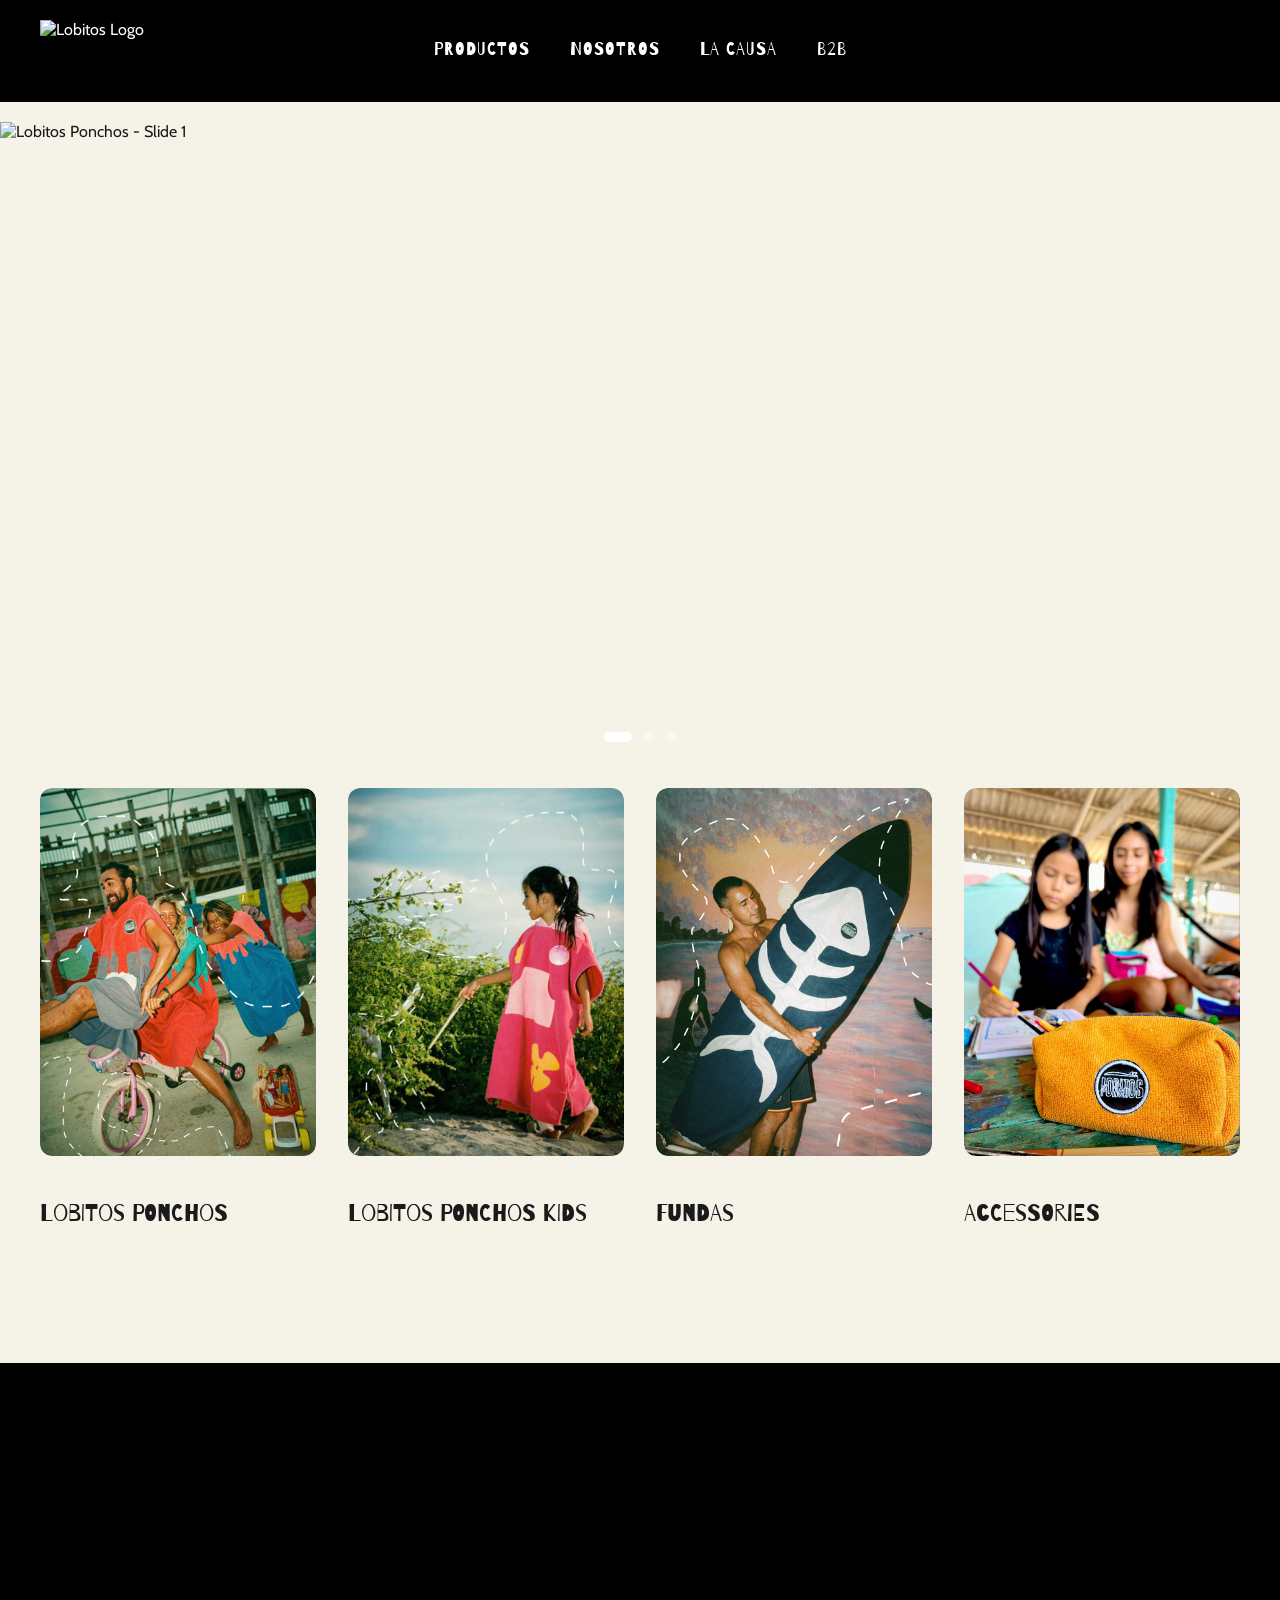
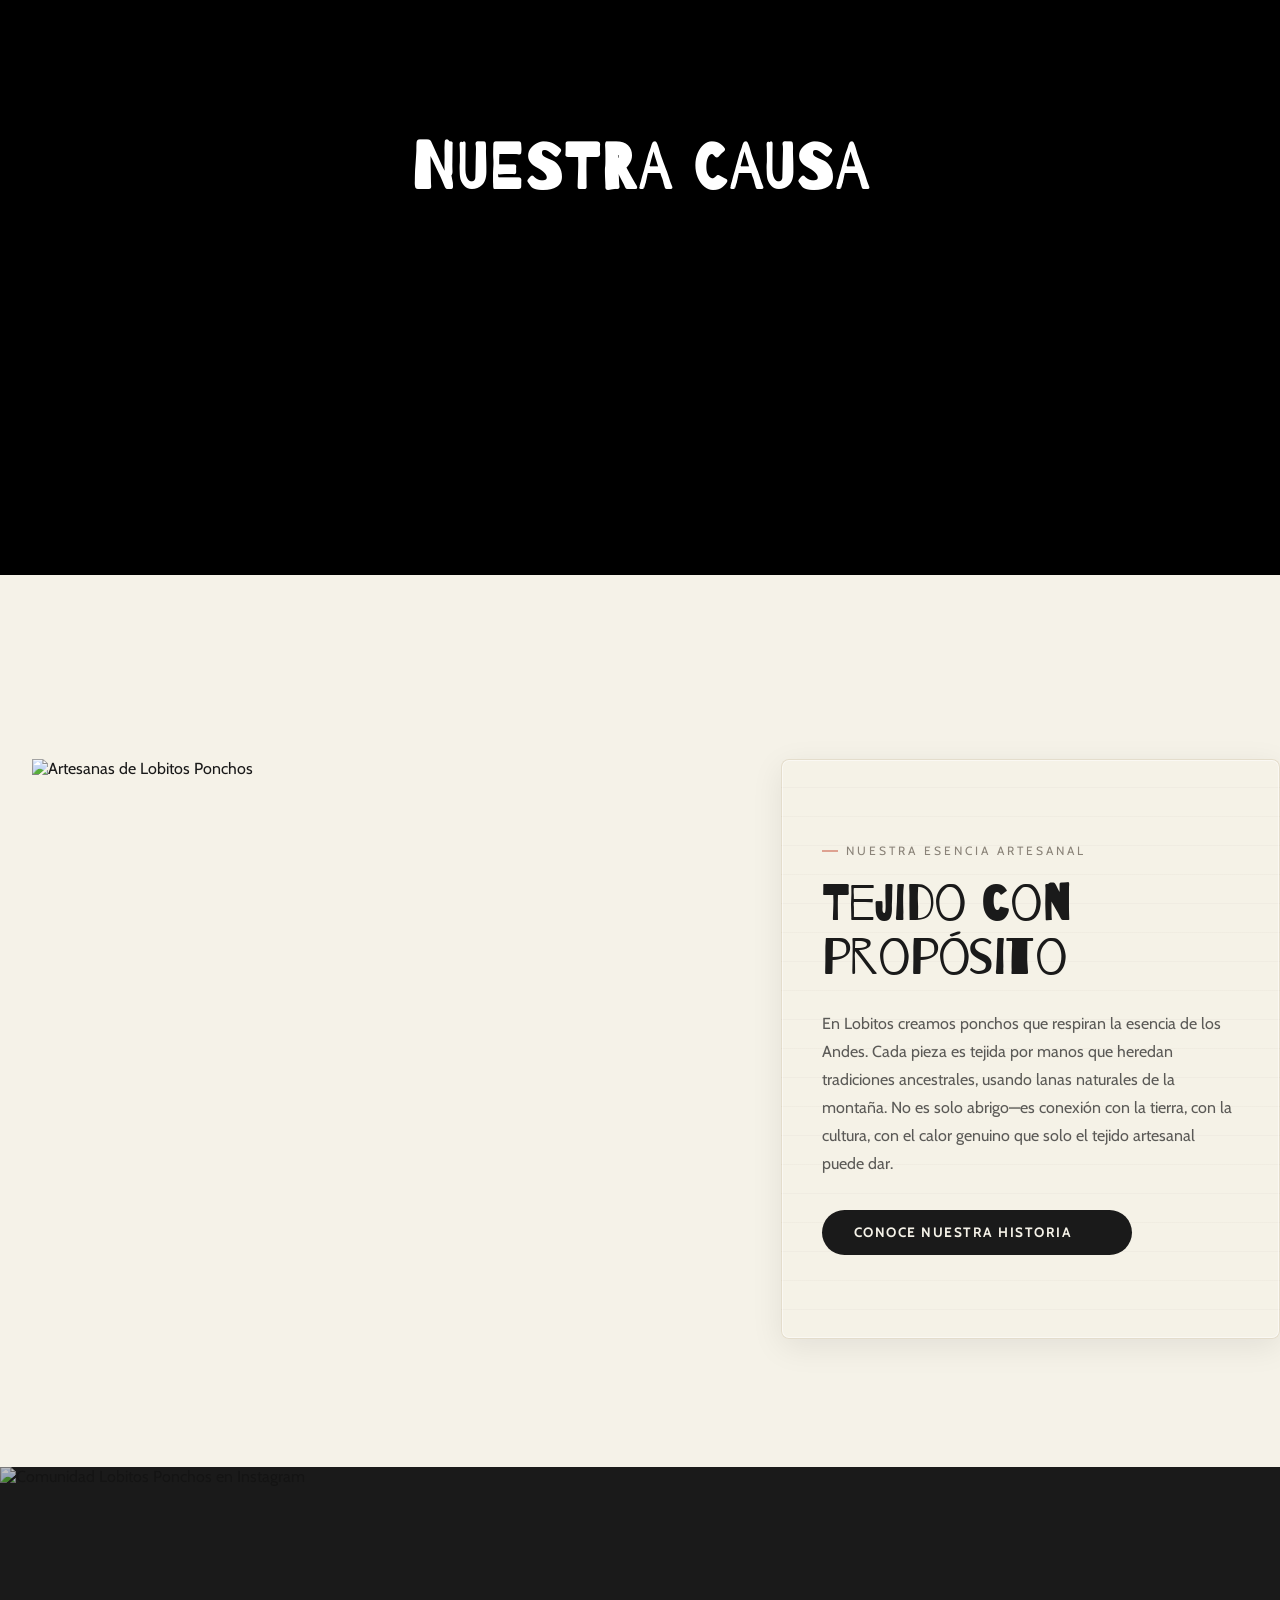
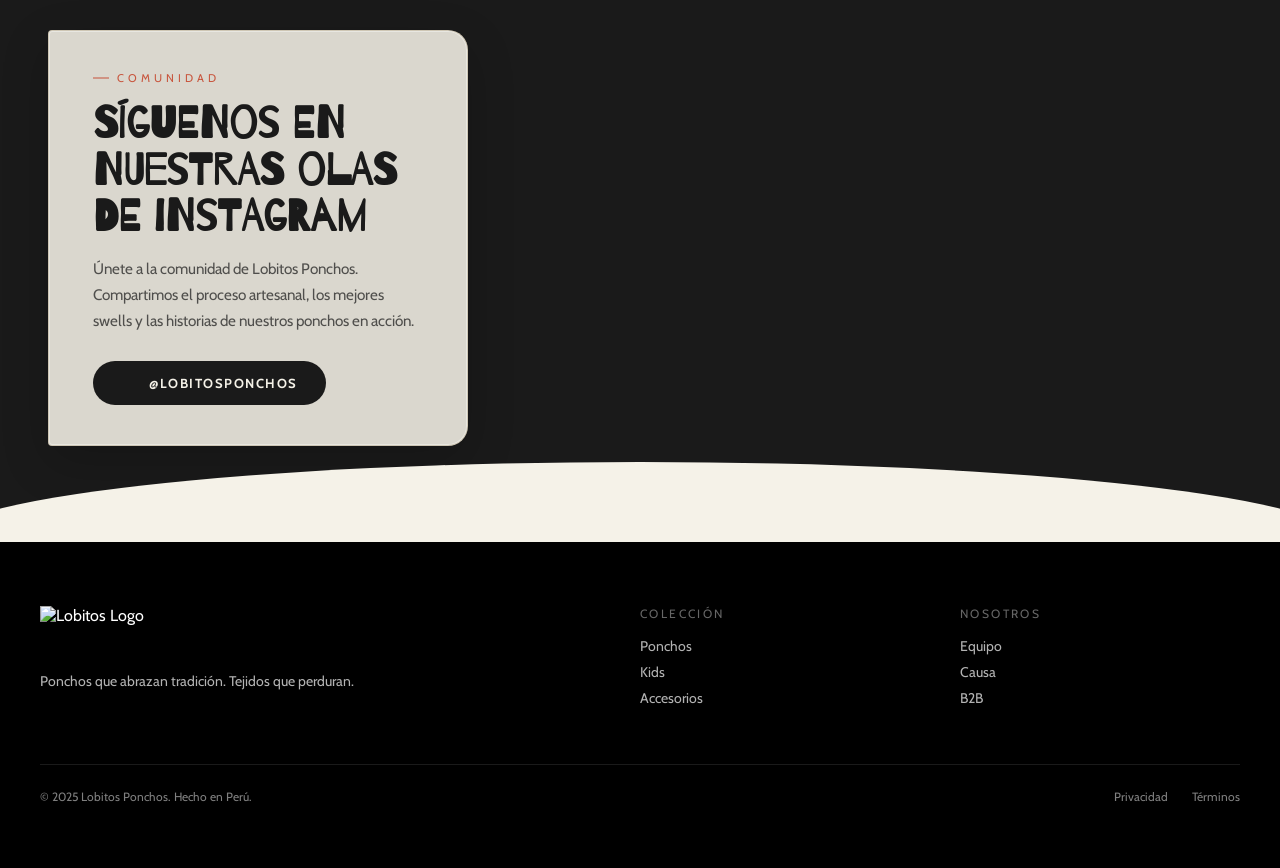
==== commit 018063bb: "v1.0" ====
--- a/index.html
+++ b/index.html
@@ -85,8 +85,10 @@
     <!-- Mobile bar -->
     <div class="site-header__mobile-bar md:hidden">
       <img src="https://i.postimg.cc/zB0HwtrS/logo.png" alt="Lobitos Logo" class="site-header__mobile-logo">
-      <button class="site-header__mobile-btn" onclick="toggleMenu()" aria-label="Abrir menú">
-        <i data-lucide="menu"></i>
+      <button class="site-header__mobile-btn menu-toggle" onclick="toggleMenu()" aria-label="Abrir menú">
+        <span></span>
+        <span></span>
+        <span></span>
       </button>
     </div>
 
@@ -299,6 +301,7 @@
   <script>
     function toggleMenu() {
       document.getElementById('mobileMenu').classList.toggle('site-header__mobile-menu--open');
+      document.querySelector('.site-header__mobile-btn').classList.toggle('active');
     }
 
     lucide.createIcons();
@@ -333,38 +336,49 @@
       const track = document.querySelector('.hero-carousel__track');
       const dots = document.querySelectorAll('.hero-carousel__dot');
       
-      if (!track || dots.length === 0) return; 
+      if (!track) return; 
       
-      const slideCount = dots.length;
-      let currentIndex = 0;
-      let autoplayTimer;
-
-      const goToSlide = (index) => {
-        currentIndex = index;
-        track.style.transform = `translateX(-${currentIndex * 100}%)`;
-        
+      let dotIndex = 0;
+      let isTransitioning = false;
+
+      const updateDots = () => {
+        if (!dots.length) return;
         dots.forEach(dot => dot.classList.remove('active'));
-        dots[currentIndex].classList.add('active');
+        dots[dotIndex].classList.add('active');
       };
 
       const nextSlide = () => {
-        const nextIndex = (currentIndex + 1) % slideCount;
-        goToSlide(nextIndex);
+        if (isTransitioning) return;
+        isTransitioning = true;
+        
+        track.style.transition = 'transform 0.8s ease-in-out';
+        track.style.transform = 'translateX(-100%)';
+        
+        dotIndex = (dotIndex + 1) % (dots.length || 1);
+        updateDots();
       };
 
-      const startAutoplay = () => {
-        clearInterval(autoplayTimer); 
-        autoplayTimer = setInterval(nextSlide, 5000); 
-      };
-
-      dots.forEach((dot, index) => {
-        dot.addEventListener('click', () => {
-          goToSlide(index);
-          startAutoplay(); 
-        });
+      track.addEventListener('transitionend', (e) => {
+        // Evitar que otros eventos transitionend afecten
+        if (e.target !== track) return;
+        
+        isTransitioning = false;
+        
+        // 1. Desactiva momentáneamente la animación
+        track.style.transition = 'none';
+        
+        // 2. Toma el primer hijo y muévelo al final
+        track.appendChild(track.firstElementChild);
+        
+        // 3. Reinicia el track instantáneamente a 0
+        track.style.transform = 'translateX(0)';
+        
+        // 4. Fuerza un reflow del navegador
+        void track.offsetWidth;
       });
 
-      startAutoplay();
+      // Intervalo automático de 4500ms
+      setInterval(nextSlide, 4500);
     })();
   </script>
 
--- a/css/styles.css
+++ b/css/styles.css
@@ -266,6 +266,228 @@
   display: flex;
 }
 
+/* ── Responsive: mobile (≤768px) ── */
+@media (max-width: 768px) {
+  :root {
+    --nav-height: 70px;
+  }
+
+  /* 1. La Barra Fija Superior (header) - Inmortal */
+  .site-header {
+    position: fixed !important;
+    top: 0 !important;
+    left: 0 !important;
+    width: 100% !important;
+    z-index: 1000 !important;
+    background-color: #000 !important;
+    height: 70px;
+    transform: none !important; /* Desactiva el JS que oculta la barra en móvil */
+  }
+
+  .site-header__mobile-bar {
+    display: flex;
+    justify-content: space-between;
+    align-items: center;
+    padding: 0 1.5rem;
+    height: 70px;
+  }
+
+  /* Corrección del logo duplicado ocultando el nav de escritorio en móvil */
+  .site-header__nav {
+    display: none !important;
+  }
+
+  /* Regla estricta solicitada por si existen contenedores con logos duplicados */
+  .header__logo-container img:nth-child(2),
+  .site-header img:nth-child(2) {
+    display: none !important;
+  }
+
+  .site-header__mobile-logo {
+    height: 42px !important;
+    width: auto !important;
+  }
+
+  /* 2. El Botón Hamburguesa (Morphing CSS) */
+  .site-header__mobile-btn {
+    min-width: 44px;
+    min-height: 44px;
+    display: flex;
+    flex-direction: column;
+    align-items: flex-end;
+    justify-content: center;
+    gap: 8px;
+    padding: 0;
+    background: transparent;
+    border: none;
+    cursor: pointer;
+    z-index: 1000;
+  }
+
+  .site-header__mobile-btn span {
+    display: block;
+    width: 30px;
+    height: 2px;
+    background-color: #f5f2e8;
+    transition: transform 0.3s cubic-bezier(0.4, 0, 0.2, 1), opacity 0.3s ease;
+    transform-origin: center;
+  }
+
+  .site-header__mobile-btn.active span:nth-child(1) {
+    transform: translateY(10px) rotate(45deg);
+  }
+
+  .site-header__mobile-btn.active span:nth-child(2) {
+    opacity: 0;
+  }
+
+  .site-header__mobile-btn.active span:nth-child(3) {
+    transform: translateY(-10px) rotate(-45deg);
+  }
+
+  /* 3. El Menú Desplegado */
+  .site-header__mobile-menu {
+    display: flex !important; /* Sobrescribe display: none */
+    position: fixed;
+    top: 70px; /* Justo debajo de la barra */
+    left: 0;
+    width: 100%;
+    height: calc(100vh - 70px);
+    background-color: #000;
+    flex-direction: column;
+    align-items: center;
+    justify-content: flex-start;
+    padding-top: 4rem;
+    gap: 2.5rem;
+    z-index: 999;
+    
+    /* Efecto Soft Slide-Down */
+    opacity: 0;
+    visibility: hidden;
+    pointer-events: none;
+    transform: translateY(-1.5rem);
+    transition: opacity 0.4s ease, transform 0.4s cubic-bezier(0.16, 1, 0.3, 1), visibility 0.4s;
+  }
+
+  .site-header__mobile-menu.site-header__mobile-menu--open {
+    opacity: 1;
+    visibility: visible;
+    pointer-events: auto;
+    transform: translateY(0);
+  }
+
+  /* 4. El Toque de Agencia (Link Staggering) */
+  .site-header__mobile-menu a {
+    font-size: 1.5rem;
+    text-transform: uppercase;
+    letter-spacing: 2px;
+    color: #f5f2e8; /* Tono cálido */
+    text-decoration: none;
+    
+    /* Estado inicial oculto y desplazado */
+    opacity: 0;
+    transform: translateY(10px);
+    transition: all 0.3s ease;
+  }
+
+  /* Al abrir, regresan a su posición con retraso escalonado */
+  .site-header__mobile-menu--open a {
+    opacity: 1;
+    transform: translateY(0);
+  }
+
+  .site-header__mobile-menu--open a:nth-child(1) { transition-delay: 0.10s; }
+  .site-header__mobile-menu--open a:nth-child(2) { transition-delay: 0.15s; }
+  .site-header__mobile-menu--open a:nth-child(3) { transition-delay: 0.20s; }
+  .site-header__mobile-menu--open a:nth-child(4) { transition-delay: 0.25s; }
+
+  /* =========================================
+     CARRUSEL MOBILE Y CATEGORÍAS
+     ========================================= */
+  
+  section.hero {
+    padding-top: 0 !important;
+    padding-bottom: 0 !important;
+    margin-top: 0 !important;
+  }
+
+  /* 1. El Hero "Billboard" */
+  .hero-carousel {
+    width: 100vw !important;
+    height: auto !important;
+    aspect-ratio: 16 / 9 !important; /* Proporción horizontal perfecta */
+    margin-top: 0 !important;
+  }
+
+  /* 2. Cura contra el parpadeo (Hardware GPU Acceleration) */
+  .hero-carousel__track, 
+  .hero-carousel__slide {
+    -webkit-backface-visibility: hidden;
+    backface-visibility: hidden;
+    -webkit-transform: translate3d(0, 0, 0);
+    transform: translate3d(0, 0, 0);
+    -webkit-perspective: 1000;
+    perspective: 1000;
+  }
+
+  /* Candado absoluto de Slide (vw Lock) */
+  .hero-carousel__slide {
+    min-width: 100vw !important;
+    max-width: 100vw !important;
+    width: 100vw !important;
+    flex: 0 0 100vw !important;
+  }
+
+  .hero-carousel__slide img {
+    width: 100% !important;
+    height: 100% !important;
+    object-fit: cover !important;
+    object-position: center center !important;
+  }
+
+  /* Capa de Contraste para Textos (Overlay) */
+  .hero-carousel__slide::after {
+    content: '';
+    position: absolute;
+    inset: 0;
+    background: linear-gradient(to bottom, rgba(0,0,0,0.2) 0%, rgba(0,0,0,0.1) 50%, rgba(0,0,0,0.6) 100%);
+    pointer-events: none;
+  }
+
+  /* 3. Textos del Hero a escala miniatura */
+  .hero-carousel__text,
+  .hero-carousel__content {
+    z-index: 2;
+    position: absolute;
+    top: auto;
+    left: 5% !important;
+    transform: none !important;
+    text-align: center !important;
+    color: #ffffff;
+    width: 90% !important;
+    bottom: 12% !important;
+  }
+
+  .hero-carousel__content h2,
+  .hero-carousel__text h2 {
+    font-size: 1.35rem !important; /* Reducido para que entre en el banner estrecho */
+    line-height: 1.2;
+  }
+
+  /* 4. La Grilla 2x2 de Categorías */
+  .categories__grid {
+    display: grid !important;
+    grid-template-columns: 1fr 1fr !important; /* 2 columnas exactas */
+    gap: 0.75rem !important;
+    padding: 1.2rem 1rem !important;
+  }
+
+  .categories__card {
+    height: 125px !important; /* Tarjetas rectangulares compactas */
+    border-radius: 8px !important;
+  }
+}
+
 /* ── Responsive: desktop (≥768px) ── */
 @media (min-width: 768px) {
 
@@ -399,31 +621,28 @@
 
 .hero-carousel {
   position: relative;
+  width: 100%;
+  height: 650px; /* Ajustar a la altura real de su cabecera */
   overflow: hidden;
-  width: 100%;
-  height: 70vh;
-  min-height: 320px;
-  max-height: 700px;
 }
 
 .hero-carousel__track {
   display: flex;
+  width: 100%;
   height: 100%;
-  transition: transform 0.6s cubic-bezier(0.4, 0, 0.2, 1);
+  /* La propiedad 'transition' la manipulará dinámicamente el JS */
 }
 
 .hero-carousel__slide {
   min-width: 100%;
+  height: 100%;
   flex-shrink: 0;
-  height: 100%;
-  position: relative;
 }
 
 .hero-carousel__slide img {
   width: 100%;
   height: 100%;
   object-fit: cover;
-  display: block;
 }
 
 /* --- Navigation Controls (Dots) --- */
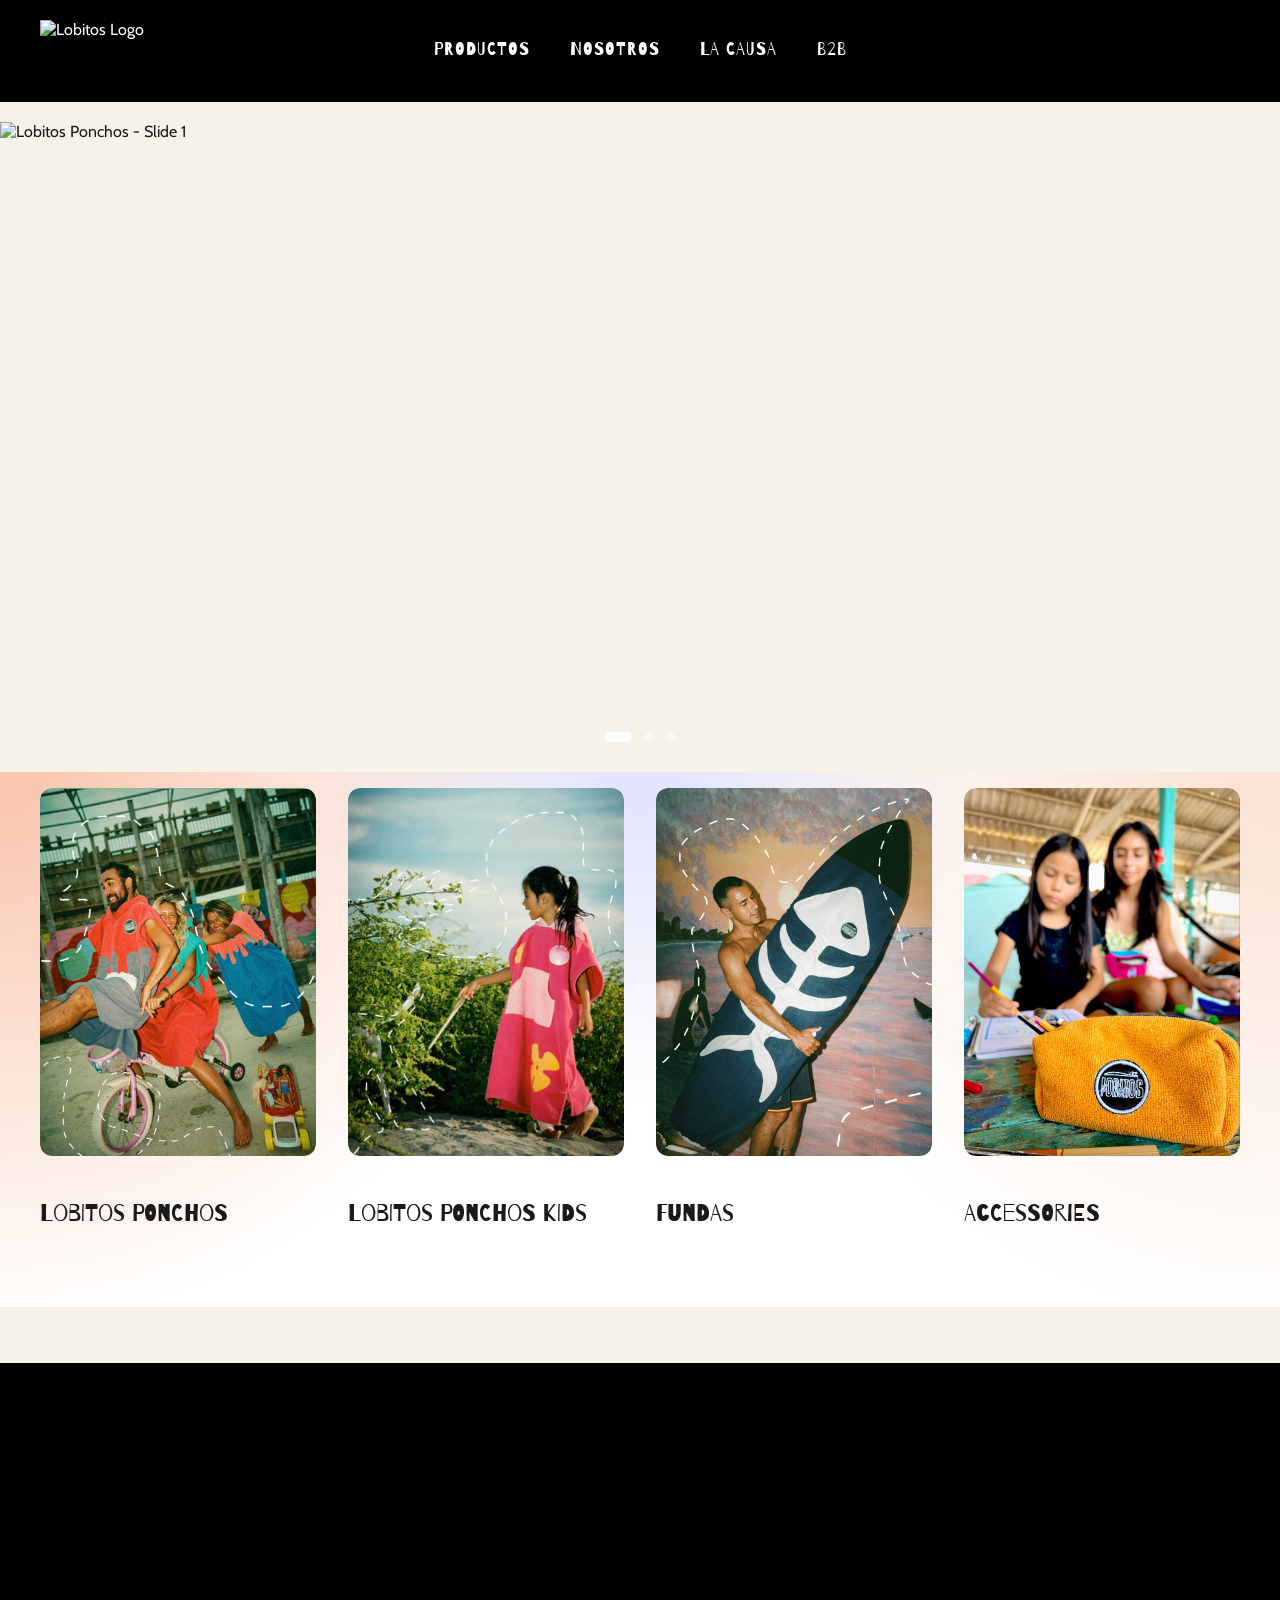
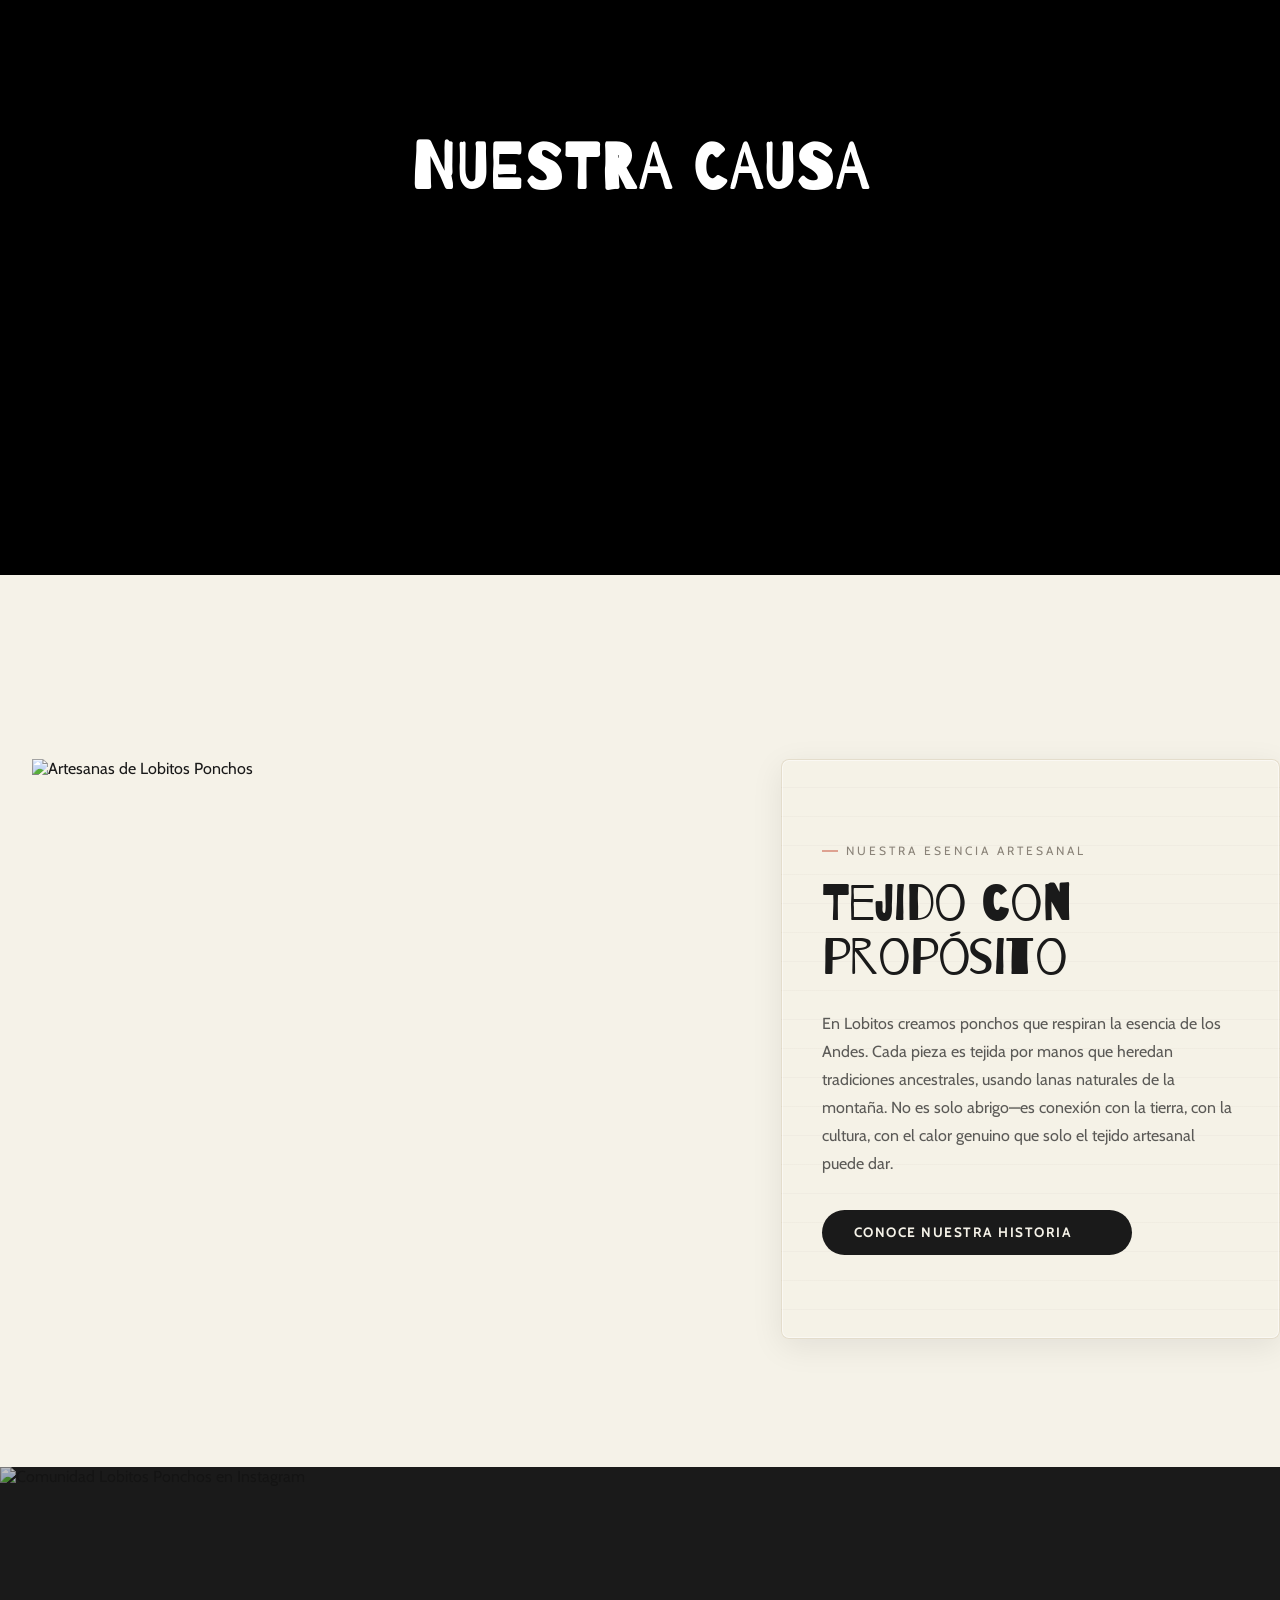
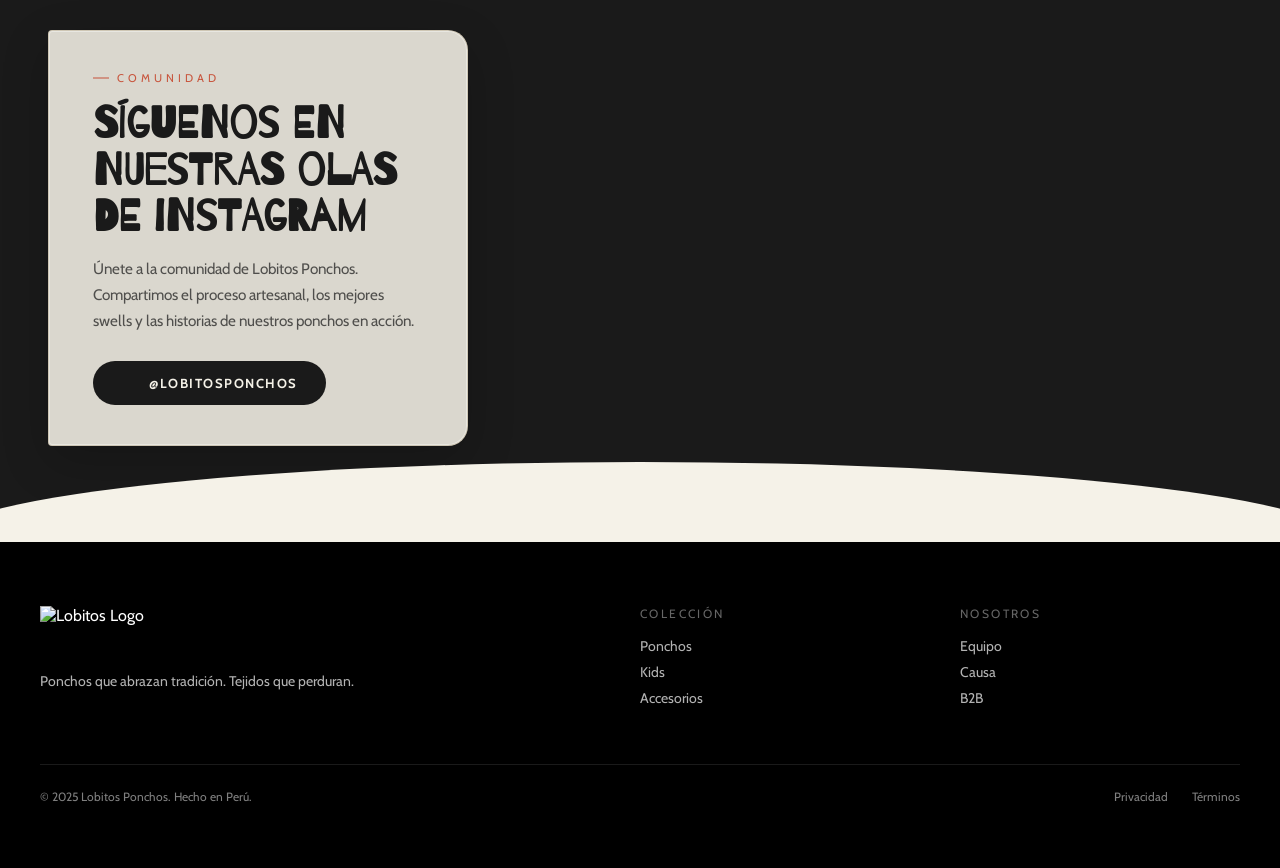
==== commit 43b1bfde: "v2" ====
--- a/index.html
+++ b/index.html
@@ -46,7 +46,7 @@
                 <li><a href="collection-lobitos-ponchos.html">Clásicos</a></li>
                 <li><a href="#">Con diseño</a></li>
                 <li><a href="#">Light</a></li>
-                <li><a href="#">Personalizado</a></li>
+                <li><a href="personalizado.html">Personalizado</a></li>
               </ul>
             </li>
             <li class="dropdown-menu__divider"></li>
--- a/css/styles.css
+++ b/css/styles.css
@@ -678,7 +678,15 @@
    ============================================ */
 .categories {
   width: 100%;
-  padding: 0.5rem 1.5rem 2.5rem;
+  padding: 2rem 1.5rem 3rem;
+
+  /* Fondo Mesh Gradient — cálido y moderno */
+  background-color: hsla(204, 0%, 100%, 1) !important;
+  background-image:
+    radial-gradient(circle at 0% 0%,   hsla(19,  86%, 53%, 0.35) 3.12%, transparent 40%),
+    radial-gradient(circle at 100% 0%, hsla(23,  77%, 74%, 0.35) 3%,    transparent 40%),
+    radial-gradient(circle at 50% 0%,  hsla(236, 77%, 74%, 0.24) 4%,    transparent 40%) !important;
+  background-blend-mode: normal, normal, normal !important;
 }
 
 .categories__grid {
@@ -687,6 +695,7 @@
   display: grid;
   grid-template-columns: 1fr;
   gap: 1.5rem;
+  background-color: transparent !important; /* Deja pasar el mesh gradient del padre */
 }
 
 .categories__card {
@@ -3105,4 +3114,122 @@
 .gif-section__btn:hover {
   background-color: var(--accent);
   transform: translateY(-2px);
+}
+
+
+/* ========================================= */
+/* 🔥 CORRECCIONES MÓVILES DEFINITIVAS 🔥    */
+/* ========================================= */
+@media (max-width: 768px) {
+
+  /* 1. Categorías 2x2 con Overlay Correcto */
+  .categories__card {
+    position: relative !important;
+    height: 140px !important;
+    overflow: hidden !important;
+  }
+
+  /* Convertimos SOLO el footer (el texto) en la capa oscura superpuesta */
+  .categories__card-footer {
+    position: absolute !important;
+    inset: 0 !important;
+    display: flex !important;
+    align-items: center !important;
+    justify-content: center !important;
+    background-color: rgba(0, 0, 0, 0.4) !important;
+    z-index: 10 !important;
+    padding: 0 !important;
+    margin: 0 !important;
+    height: 100% !important;
+  }
+
+  /* Estilo del texto flotando sobre la foto */
+  .categories__card-title {
+    color: #ffffff !important;
+    font-size: 1.15rem !important;
+    text-align: center !important;
+    margin: 0 !important;
+    letter-spacing: 1px !important;
+  }
+
+  /* Ocultamos la flechita en móvil para un look minimalista */
+  .categories__card-arrow {
+    display: none !important;
+  }
+
+  /* 4. Ajuste Tipográfico del Banner "Nuestra Causa" */
+  .cause-hero-vertical {
+    min-height: 55vh !important;
+  }
+
+  .cause-hero-vertical__title {
+    font-size: 2rem !important;
+    line-height: 1.3 !important;
+    word-wrap: break-word !important;
+    overflow-wrap: break-word !important;
+    padding: 0 1.25rem !important;
+  }
+
+  .cause-intro-quote__text {
+    font-size: 1.2rem !important;
+    line-height: 1.4 !important;
+    padding: 0 1.5rem !important;
+  }
+
+  /* 1. Rescate del título gigante Nuestra Causa */
+  h2.banner__title {
+      font-size: 2.5rem !important;
+      line-height: 1.1 !important;
+      word-break: break-word !important;
+      padding: 0 1rem !important;
+      text-align: center !important;
+  }
+
+  /* 2. Reset absoluto y apilamiento para "Tejido con Propósito" */
+  .about {
+      display: flex !important;
+      flex-direction: column !important;
+      height: auto !important;
+      padding: 3rem 1rem !important;
+  }
+
+  .about__text {
+      position: relative !important; /* Mata el absolute de PC */
+      width: 100% !important;        /* Mata el 50% de PC */
+      right: auto !important;
+      top: auto !important;
+      transform: none !important;
+      padding: 2rem 1rem 0 1rem !important;
+      margin: 0 !important;
+  }
+
+  .about__img-container {
+      position: relative !important;
+      width: 100% !important;
+      right: auto !important;
+  }
+
+  /* 3. Reset absoluto y apilamiento para "Síguenos en nuestras olas" */
+  .gif-section {
+      display: flex !important;
+      flex-direction: column !important;
+      height: auto !important;
+      padding: 3rem 1rem !important;
+  }
+
+  .gif-section__text {
+      position: relative !important; /* Mata el absolute de PC */
+      width: 100% !important;        /* Mata el 45% de PC */
+      left: auto !important;
+      top: auto !important;
+      transform: none !important;
+      padding: 2rem 1rem 0 1rem !important;
+      margin: 0 !important;
+  }
+
+  .gif-section__img {
+      position: relative !important;
+      width: 100% !important;
+      right: auto !important;
+  }
 }
